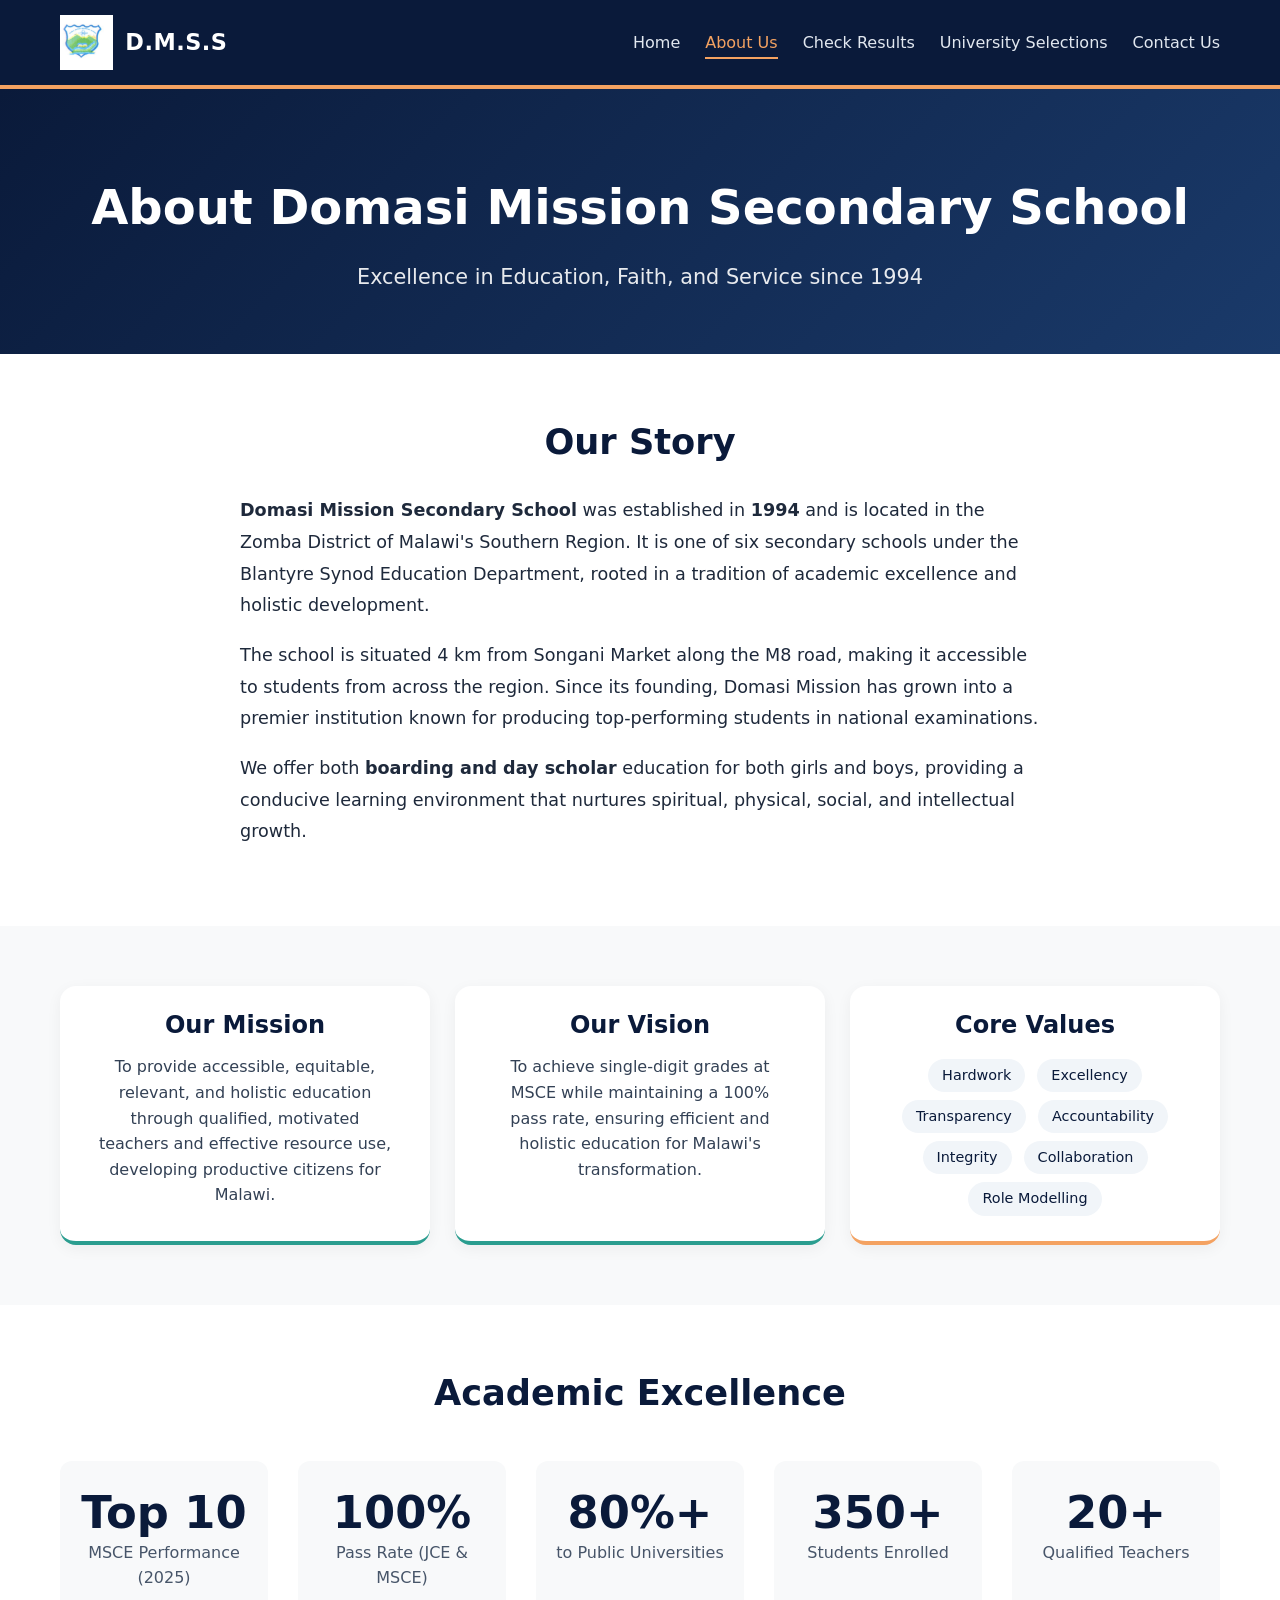
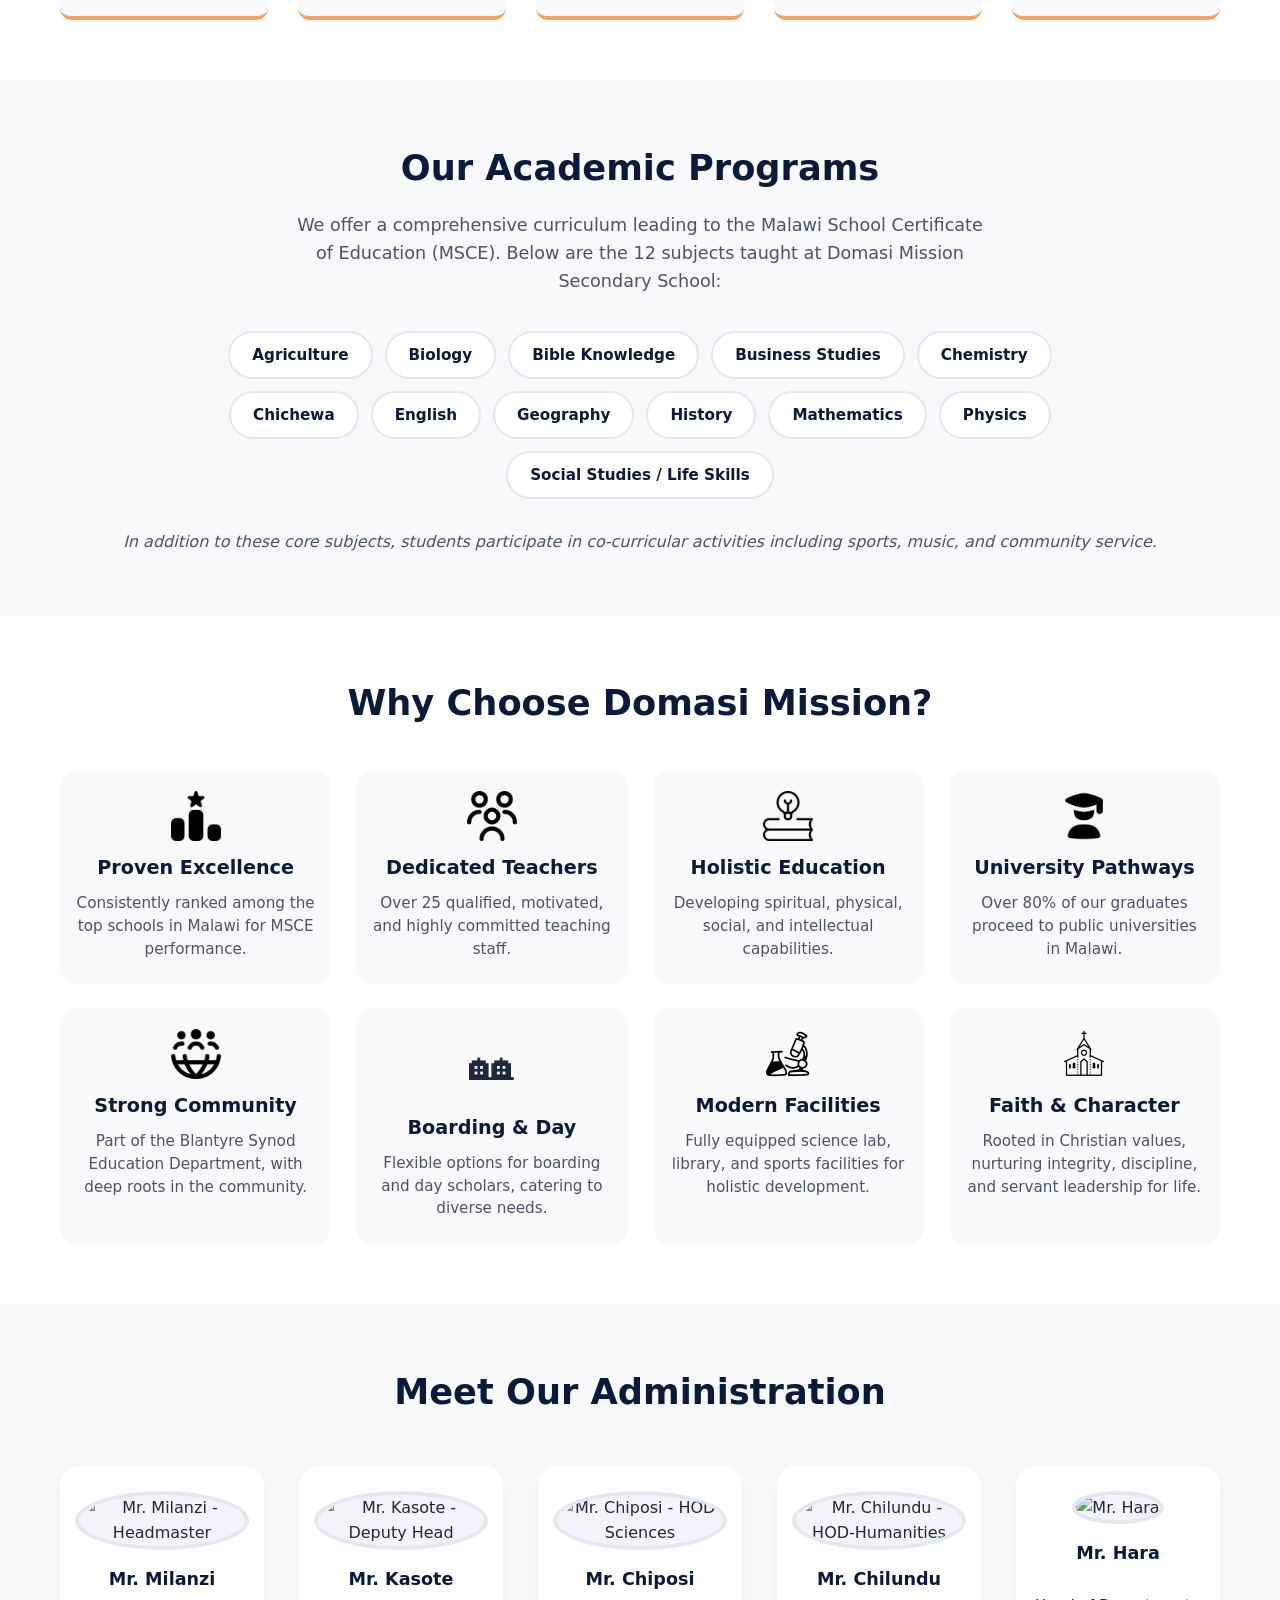
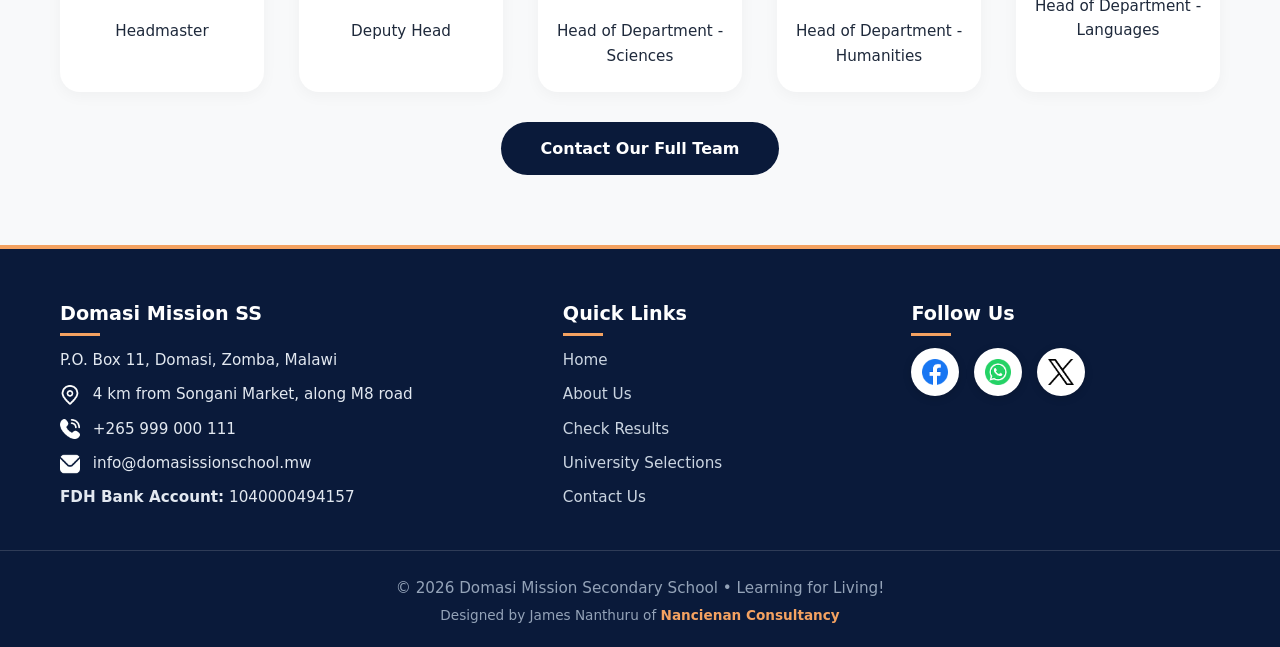
==== about.html @ ee6f0285 "edited the footer to include my linkedin page" ====
<!DOCTYPE html>
<html lang="en">
<head>
    <meta charset="UTF-8" />
    <meta name="viewport" content="width=device-width, initial-scale=1.0" />
    <meta name="description" content="Learn about Domasi Mission Secondary School – our history, mission, vision, academic excellence, and the subjects we offer." />
    <meta name="author" content="James Nanthuru" />
    <link rel="stylesheet" href="styles/styles.css" />
    <title>About Us | Domasi Mission Secondary School</title>
</head>

<body>
    <!-- ===== HEADER ===== -->
    <header>
        <div class="container header-flex">
            <div class="logo">
                <img src="images/logo.jpg" alt="Domasi Mission Secondary School Logo" />
                <span class="school-name">D.M.S.S</span>
            </div>
            <nav>
                <ul class="navigation">
                    <li><a href="index.html">Home</a></li>
                    <li><a href="about.html" class="active">About Us</a></li>
                    <li><a href="results.html">Check Results</a></li>
                    <li><a href="university.html">University Selections</a></li>
                    <li><a href="contact.html">Contact Us</a></li>
                </ul>
            </nav>
        </div>
    </header>

    <!-- ===== MAIN CONTENT ===== -->
    <main>
        <!-- 1. HERO BANNER (About Page) -->
        <section class="about-hero">
            <div class="container">
                <h1>About Domasi Mission Secondary School</h1>
                <p>Excellence in Education, Faith, and Service since 1994</p>
            </div>
        </section>

        <!-- 2. OUR STORY -->
        <section class="our-story">
            <div class="container">
                <h2>Our Story</h2>
                <div class="story-content">
                    <p>
                        <strong>Domasi Mission Secondary School</strong> was established in <strong>1994</strong> and is located in the Zomba District of Malawi's Southern Region. It is one of six secondary schools under the Blantyre Synod Education Department, rooted in a tradition of academic excellence and holistic development.
                    </p>
                    <p>
                        The school is situated 4 km from Songani Market along the M8 road, making it accessible to students from across the region. Since its founding, Domasi Mission has grown into a premier institution known for producing top-performing students in national examinations.
                    </p>
                    <p>
                        We offer both <strong>boarding and day scholar</strong> education for both girls and boys, providing a conducive learning environment that nurtures spiritual, physical, social, and intellectual growth.
                    </p>
                </div>
            </div>
        </section>

        <!-- 3. MISSION, VISION, VALUES -->
        <section class="mission-vision-values">
            <div class="container">
                <div class="mv-grid">
                    <div class="mv-card">
                        <h3>Our Mission</h3>
                        <p>
                            To provide accessible, equitable, relevant, and holistic education through qualified, motivated teachers and effective resource use, developing productive citizens for Malawi.
                        </p>
                    </div>
                    <div class="mv-card">
                        <h3>Our Vision</h3>
                        <p>
                            To achieve single‑digit grades at MSCE while maintaining a 100% pass rate, ensuring efficient and holistic education for Malawi's transformation.
                        </p>
                    </div>
                    <div class="mv-card values-card">
                        <h3>Core Values</h3>
                        <ul>
                            <li>Hardwork</li>
                            <li>Excellency</li>
                            <li>Transparency</li>
                            <li>Accountability</li>
                            <li>Integrity</li>
                            <li>Collaboration</li>
                            <li>Role Modelling</li>
                        </ul>
                    </div>
                </div>
            </div>
        </section>

        <!-- 4. ACADEMIC EXCELLENCE & STATS -->
        <section class="academic-excellence">
            <div class="container">
                <h2>Academic Excellence</h2>
                <div class="excellence-grid">
                    <div class="excellence-item">
                        <span class="excellence-number">Top 10</span>
                        <span class="excellence-label">MSCE Performance (2025)</span>
                    </div>
                    <div class="excellence-item">
                        <span class="excellence-number">100%</span>
                        <span class="excellence-label">Pass Rate (JCE & MSCE)</span>
                    </div>
                    <div class="excellence-item">
                        <span class="excellence-number">80%+</span>
                        <span class="excellence-label">to Public Universities</span>
                    </div>
                    <div class="excellence-item">
                        <span class="excellence-number">350+</span>
                        <span class="excellence-label">Students Enrolled</span>
                    </div>
                    <div class="excellence-item">
                        <span class="excellence-number">20+</span>
                        <span class="excellence-label">Qualified Teachers</span>
                    </div>
                </div>
            </div>
        </section>

        <!-- 5. ACADEMIC PROGRAMS (Subjects) -->
        <section class="subjects">
            <div class="container">
                <h2>Our Academic Programs</h2>
                <p class="subjects-intro">
                    We offer a comprehensive curriculum leading to the Malawi School Certificate of Education (MSCE). Below are the 12 subjects taught at Domasi Mission Secondary School:
                </p>
                <div class="subjects-grid">
                    <span class="subject-tag">Agriculture</span>
                    <span class="subject-tag">Biology </span>
                    <span class="subject-tag">Bible Knowledge </span>
                    <span class="subject-tag">Business Studies </span>
                    <span class="subject-tag">Chemistry </span>
                    <span class="subject-tag">Chichewa </span>
                    <span class="subject-tag">English </span>
                    <span class="subject-tag">Geography </span>
                    <span class="subject-tag">History </span>
                    <span class="subject-tag">Mathematics </span>
                    <span class="subject-tag">Physics </span>
                    <span class="subject-tag">Social Studies / Life Skills</span>
                </div>
                <p class="subjects-note">
                    In addition to these core subjects, students participate in co‑curricular activities including sports, music, and community service.
                </p>
            </div>
        </section>

<!-- 6. WHY CHOOSE US? -->
<section class="why-choose">
    <div class="container">
        <h2>Why Choose Domasi Mission?</h2>
        <div class="why-grid">
            <!-- 1. Proven Excellence -->
            <div class="why-item">
                <img src="images/excellence.png" alt="Excellence" class="why-icon-img" />
                <h3>Proven Excellence</h3>
                <p>Consistently ranked among the top schools in Malawi for MSCE performance.</p>
            </div>
            
            <!-- 2. Dedicated Teachers -->
            <div class="why-item">
                <img src="images/teachers.png" alt="Dedicated Teachers" class="why-icon-img" />
                <h3>Dedicated Teachers</h3>
                <p>Over 25 qualified, motivated, and highly committed teaching staff.</p>
            </div>
            
            <!-- 3. Holistic Education -->
            <div class="why-item">
                <img src="images/education.png" alt="Holistic Education" class="why-icon-img" />
                <h3>Holistic Education</h3>
                <p>Developing spiritual, physical, social, and intellectual capabilities.</p>
            </div>
            
            <!-- 4. University Pathways -->
            <div class="why-item">
                <img src="images/university.png" alt="University Pathways" class="why-icon-img" />
                <h3>University Pathways</h3>
                <p>Over 80% of our graduates proceed to public universities in Malawi.</p>
            </div>
            
            <!-- 5. Strong Community -->
            <div class="why-item">
                <img src="images/community.png" alt="Strong Community" class="why-icon-img" />
                <h3>Strong Community</h3>
                <p>Part of the Blantyre Synod Education Department, with deep roots in the community.</p>
            </div>
            
            <!-- 6. Boarding & Day -->
            <div class="why-item">
                <span class="why-icon">🏘</span>
                <h3>Boarding & Day</h3>
                <p>Flexible options for boarding and day scholars, catering to diverse needs.</p>
            </div>
            
            <!-- 7. Modern Facilities (NEW) -->
            <div class="why-item">
                <img src="images/lab.png" alt="Modern Facilities" class="why-icon-img" />
                <h3>Modern Facilities</h3>
                <p>Fully equipped science lab, library, and sports facilities for holistic development.</p>
            </div>
            
            <!-- 8. Faith & Character (NEW) -->
            <div class="why-item">
                <img src="images/church.png" alt="Faith & Character" class="why-icon-img" />
                <h3>Faith & Character</h3>
                <p>Rooted in Christian values, nurturing integrity, discipline, and servant leadership for life.</p>
            </div>
        </div>
    </div>
</section>

        <!-- 7. MEET OUR ADMINISTRATION (Brief) -->
        <section class="team-section about-team">
            <div class="container">
                <h2>Meet Our Administration</h2>
                <div class="staff">
<figure>
                        <img src="images/mathew.jpg" alt="Mr. Milanzi - Headmaster" />
                        <figcaption><strong>Mr. Milanzi</strong><br />Headmaster</figcaption>
                    </figure>
                    <figure>
                        <img src="images/avatar-placeholder.png" alt="Mr. Kasote - Deputy Head" />
                        <figcaption><strong>Mr. Kasote</strong><br />Deputy Head</figcaption>
                    </figure>
                    <figure>
                        <img src="images/avatar-placeholder.png" alt="Mr. Chiposi - HOD-Sciences" />
                        <figcaption><strong>Mr. Chiposi</strong><br />Head of Department - Sciences</figcaption>
                    </figure>
                    <figure>
                        <img src="images/avatar-placeholder.png" alt="Mr. Chilundu - HOD-Humanities" />
                        <figcaption><strong>Mr. Chilundu </strong><br />Head of Department - Humanities</figcaption>
                    </figure>
                    <figure>
                        <img src="images/avatar-placeholder.png" alt="Mr. Hara" />
                        <figcaption><strong>Mr. Hara</strong><br />Head of Department - Languages</figcaption>
                    </figure>
                </div>
                <p class="team-cta">
                    <a href="contact.html" class="btn btn-primary">Contact Our Full Team</a>
                </p>
            </div>
        </section>
    </main>

    <!-- ===== FOOTER ===== -->
<footer>
    <div class="container footer-grid">
        <div class="footer-col">
            <h4>Domasi Mission SS</h4>
            <p>P.O. Box 11, Domasi, Zomba, Malawi</p>
            <p><img src="images/location.png" alt="Location" class="footer-icon" /> 4 km from Songani Market, along M8 road</p>
            <p><img src="images/call.png" alt="Phone" class="footer-icon" /> +265 999 000 111</p>
            <p><img src="images/email.png" alt="Email" class="footer-icon" /> info@domasissionschool.mw</p>
            <p><strong>FDH Bank Account:</strong> 1040000494157</p>
        </div>
        <div class="footer-col">
            <h4>Quick Links</h4>
            <ul>
                <li><a href="index.html">Home</a></li>
                <li><a href="about.html">About Us</a></li>
                <li><a href="results.html">Check Results</a></li>
                <li><a href="university.html">University Selections</a></li>
                <li><a href="contact.html">Contact Us</a></li>
            </ul>
        </div>
        <div class="footer-col">
            <h4>Follow Us</h4>
            <div class="social-icons">
                <a href="https://facebook.com" target="_blank"><img src="images/facebook.png" alt="Facebook" /></a>
                <a href="https://web.whatsapp.com" target="_blank"><img src="images/whatsapp.png" alt="WhatsApp" /></a>
                <a href="https://x.com" target="_blank"><img src="images/x-bw.png" alt="X (Twitter)" /></a>
            </div>
        </div>
    </div>

    <!-- ===== NEW COPYRIGHT SECTION ===== -->
    <hr class="footer-divider" />

    <div class="container footer-bottom">
        <p class="footer-copy">
            &copy; 2026 Domasi Mission Secondary School &bull; Learning for Living!
        </p>
        <p class="footer-designed">
            Designed by <a href="https://www.linkedin.com/in/james-nanthuru-34a777254/">James Nanthuru</a> of <strong>Nancienan Consultancy</strong>
        </p>
    </div>
</footer>
---- styles/styles.css ----
/* ===== RESET & BASE ===== */
* {
    margin: 0;
    padding: 0;
    box-sizing: border-box;
}

body {
    font-family: 'Segoe UI', Roboto, system-ui, -apple-system, sans-serif;
    background-color: #ffffff;
    color: #1e293b;
    line-height: 1.6;
}

.container {
    max-width: 1200px;
    margin: 0 auto;
    padding: 0 20px;
}

a {
    text-decoration: none;
    color: inherit;
}

/* ===== HEADER ===== */
header {
    background-color: #0a1a3a;
    padding: 15px 0;
    border-bottom: 4px solid #f4a261;
}

.header-flex {
    display: flex;
    justify-content: space-between;
    align-items: center;
    flex-wrap: wrap;
}

.logo {
    display: flex;
    align-items: center;
    gap: 12px;
}

.logo img {
    height: 55px;
    width: auto;
}

.school-name {
    color: #ffffff;
    font-size: 1.4rem;
    font-weight: 700;
    letter-spacing: 0.5px;
}

.navigation {
    list-style: none;
    display: flex;
    gap: 25px;
}

.navigation li a {
    color: #e2e8f0;
    font-weight: 500;
    padding: 5px 0;
    border-bottom: 2px solid transparent;
    transition: 0.3s;
}

.navigation li a:hover,
.navigation li a.active {
    color: #f4a261;
    border-bottom-color: #f4a261;
}

/* ===== HERO ===== */
.hero {
    background: linear-gradient(135deg, #0a1a3a 0%, #1a3a6a 100%);
    color: #fff;
    padding: 100px 0 80px;
    text-align: center;
    position: relative;
}

.hero::after {
    content: '';
    position: absolute;
    bottom: 0;
    left: 0;
    right: 0;
    height: 80px;
    background: url("data:image/svg+xml,%3Csvg xmlns='http://www.w3.org/2000/svg' viewBox='0 0 1200 120' preserveAspectRatio='none'%3E%3Cpath d='M0,0 C300,80 900,80 1200,0 L1200,120 L0,120Z' fill='%23ffffff'/%3E%3C/svg%3E") no-repeat bottom;
    background-size: 100% 100%;
}

.hero-content {
    position: relative;
    z-index: 2;
}

.hero h1 {
    font-size: 3rem;
    margin-bottom: 15px;
    letter-spacing: -0.5px;
}

.hero p {
    font-size: 1.3rem;
    margin-bottom: 30px;
    opacity: 0.9;
}

.btn {
    display: inline-block;
    padding: 14px 40px;
    border-radius: 50px;
    font-weight: 600;
    transition: 0.3s;
    border: none;
    cursor: pointer;
}

.btn-primary {
    background-color: #f4a261;
    color: #0a1a3a;
}

.btn-primary:hover {
    background-color: #e9c46a;
    transform: translateY(-3px);
    box-shadow: 0 8px 25px rgba(244, 162, 97, 0.4);
}

.btn-secondary {
    background-color: transparent;
    color: #0a1a3a;
    border: 2px solid #0a1a3a;
}

.btn-secondary:hover {
    background-color: #0a1a3a;
    color: #fff;
}

/* ===== STATS ===== */
.stats {
    background-color: #f8f9fa;
    padding: 50px 0;
}

.stats-grid {
    display: grid;
    grid-template-columns: repeat(auto-fit, minmax(200px, 1fr));
    gap: 30px;
    text-align: center;
}

.stat-item {
    background: #fff;
    border-radius: 12px;
    padding: 25px 15px;
    box-shadow: 0 4px 12px rgba(0,0,0,0.05);
    border-bottom: 4px solid #2a9d8f;
}

.stat-number {
    display: block;
    font-size: 2.8rem;
    font-weight: 800;
    color: #0a1a3a;
    line-height: 1.2;
}

.stat-label {
    font-size: 1rem;
    color: #475569;
    font-weight: 500;
}

/* ===== ABOUT TEASER (Homepage) - UPDATED WITH HOVER ===== */
.about-teaser {
    padding: 70px 0;
}

.about-grid {
    display: grid;
    grid-template-columns: 1fr 1.5fr;
    gap: 50px;
    align-items: start;
}

.about-text h2 {
    font-size: 2.2rem;
    color: #0a1a3a;
    margin-bottom: 20px;
}

.about-text p {
    margin-bottom: 20px;
    color: #334155;
}

.mission-vision {
    display: flex;
    flex-direction: column;
    gap: 20px;
}

.mv-box {
    background: #f8f9fa;
    padding: 20px 25px;
    border-radius: 12px;
    border-left: 6px solid #2a9d8f;
    transition: all 0.3s ease;
}

.mv-box:hover {
    transform: translateY(-5px);
    box-shadow: 0 8px 25px rgba(0, 0, 0, 0.08);
    border-left-color: #f4a261;
}

.mv-box h3 {
    color: #0a1a3a;
    font-size: 1.2rem;
    margin-bottom: 8px;
}

.mv-box.values {
    border-left-color: #f4a261;
}

.mv-box.values:hover {
    border-left-color: #2a9d8f;
}

.mv-box.values p {
    font-weight: 500;
    color: #1e293b;
}

/* ===== NEWS ===== */
.news {
    background-color: #f8f9fa;
    padding: 60px 0;
}

.news h2 {
    text-align: center;
    font-size: 2.2rem;
    color: #0a1a3a;
    margin-bottom: 40px;
}

.news-grid {
    display: grid;
    grid-template-columns: repeat(auto-fit, minmax(250px, 1fr));
    gap: 25px;
}

.news-card {
    background: #fff;
    padding: 25px;
    border-radius: 12px;
    box-shadow: 0 4px 10px rgba(0,0,0,0.04);
    transition: 0.3s;
    border-top: 4px solid #2a9d8f;
}

.news-card:hover {
    transform: translateY(-5px);
    box-shadow: 0 12px 30px rgba(0,0,0,0.08);
}

.news-date {
    display: inline-block;
    background: #0a1a3a;
    color: #fff;
    padding: 4px 14px;
    border-radius: 30px;
    font-size: 0.8rem;
    font-weight: 600;
    letter-spacing: 0.5px;
    margin-bottom: 12px;
}

.news-card h3 {
    color: #0a1a3a;
    font-size: 1.2rem;
    margin-bottom: 8px;
}

.news-card p {
    color: #475569;
    font-size: 0.95rem;
}

/* ===== QUICK LINKS ===== */
.quick-links {
    padding: 60px 0;
}

.quick-links h2 {
    text-align: center;
    font-size: 2.2rem;
    color: #0a1a3a;
    margin-bottom: 40px;
}

.links-grid {
    display: grid;
    grid-template-columns: repeat(auto-fit, minmax(200px, 1fr));
    gap: 30px;
}

.link-card {
    background: #f8f9fa;
    padding: 30px 20px;
    border-radius: 16px;
    text-align: center;
    transition: all 0.3s ease;
    border: 1px solid #e2e8f0;
}

.link-card:hover {
    background: #0a1a3a;
    color: #fff;
    transform: scale(1.03);
    border-color: #0a1a3a;
}

.link-card:hover h3,
.link-card:hover p {
    color: #ffffff;
}

/* --- Custom PNG Icons in Quick Actions --- */
.action-icon {
    width: 56px;
    height: 56px;
    object-fit: contain;
    display: block;
    margin: 0 auto 15px;
    transition: all 0.3s ease;
    filter: none;
    border-radius: 12px;
}

.link-card:hover .action-icon {
    transform: scale(1.1) rotate(-10deg);
    filter: brightness(0) invert(1);
    box-shadow: 0 8px 20px rgba(255, 255, 255, 0.2);
}

.link-card h3 {
    font-size: 1.3rem;
    margin-bottom: 8px;
}

.link-card p {
    font-size: 0.95rem;
    opacity: 0.8;
}

/* ===== FOOTER - UPDATED WITH BOTTOM SECTION ===== */
footer {
    background-color: #0a1a3a;
    color: #e2e8f0;
    padding: 50px 0 20px;
    border-top: 4px solid #f4a261;
}

.footer-grid {
    display: grid;
    grid-template-columns: 1.5fr 1fr 1fr;
    gap: 40px;
    padding-bottom: 20px;
}

.footer-col h4 {
    color: #fff;
    font-size: 1.2rem;
    margin-bottom: 18px;
    position: relative;
}

.footer-col h4::after {
    content: '';
    position: absolute;
    left: 0;
    bottom: -6px;
    width: 40px;
    height: 3px;
    background: #f4a261;
}

.footer-col p,
.footer-col li {
    margin-bottom: 10px;
    font-size: 0.95rem;
}

.footer-col ul {
    list-style: none;
}

.footer-col ul li a {
    color: #cbd5e1;
    transition: 0.3s;
}

.footer-col ul li a:hover {
    color: #f4a261;
    padding-left: 5px;
}

/* --- SOCIAL ICONS --- */
.social-icons {
    display: flex;
    gap: 15px;
    margin-top: 10px;
    flex-wrap: wrap;
}

.social-icons a {
    display: inline-flex;
    align-items: center;
    justify-content: center;
    width: 48px;
    height: 48px;
    background-color: #ffffff;
    border-radius: 50%;
    transition: all 0.3s ease;
    box-shadow: 0 2px 8px rgba(0, 0, 0, 0.15);
    text-decoration: none;
}

.social-icons a:hover {
    background-color: #f4a261;
    transform: translateY(-4px);
    box-shadow: 0 6px 18px rgba(244, 162, 97, 0.4);
}

.social-icons img {
    width: 26px;
    height: 26px;
    display: block;
    filter: none;
}

/* --- FOOTER DIVIDER --- */
.footer-divider {
    border: none;
    border-top: 1px solid rgba(255, 255, 255, 0.15);
    margin: 10px 0 20px;
}

/* --- FOOTER BOTTOM SECTION --- */
.footer-bottom {
    display: flex;
    flex-direction: column;
    align-items: center;
    justify-content: center;
    text-align: center;
    gap: 5px;
    padding-top: 5px;
}

.footer-copy {
    font-size: 0.95rem;
    color: #94a3b8;
    margin: 0;
}

.footer-designed {
    font-size: 0.85rem;
    color: #94a3b8;
    margin: 0;
}

.footer-designed strong {
    color: #f4a261;
    font-weight: 600;
}

/* --- FOOTER ICONS --- */
.footer-icon {
    width: 20px;
    height: 20px;
    object-fit: contain;
    margin-right: 8px;
    vertical-align: middle;
    display: inline-block;
    filter: brightness(0) invert(1);
}

.footer-col p:hover .footer-icon {
    filter: brightness(0) invert(0.7) sepia(1) hue-rotate(330deg) saturate(3);
}

/* ===== RESPONSIVE ===== */
@media (max-width: 900px) {
    .about-grid {
        grid-template-columns: 1fr;
        gap: 30px;
    }
    .footer-grid {
        grid-template-columns: 1fr 1fr;
    }
    .hero h1 {
        font-size: 2.2rem;
    }
}

@media (max-width: 700px) {
    .header-flex {
        flex-direction: column;
        gap: 15px;
    }
    .navigation {
        flex-wrap: wrap;
        justify-content: center;
        gap: 12px 20px;
    }
    .stats-grid {
        grid-template-columns: 1fr 1fr;
    }
    .footer-grid {
        grid-template-columns: 1fr;
        gap: 30px;
        text-align: center;
    }
    .footer-col h4::after {
        left: 50%;
        transform: translateX(-50%);
    }
    .social-icons {
        justify-content: center;
    }
    .hero {
        padding: 60px 0 50px;
    }
    .hero h1 {
        font-size: 1.8rem;
    }
    .news-grid {
        grid-template-columns: 1fr;
    }
}

@media (max-width: 480px) {
    .stats-grid {
        grid-template-columns: 1fr;
    }
    .links-grid {
        grid-template-columns: 1fr;
    }
}

/* ======================================== */
/* ===== CONTACT PAGE SPECIFIC STYLES ===== */
/* ======================================== */

.company-info {
    background: #f8f9fa;
    padding: 60px 0 40px;
    text-align: center;
    border-bottom: 1px solid #e2e8f0;
}

.company-info h1 {
    font-size: 2.8rem;
    color: #0a1a3a;
    margin-bottom: 20px;
    letter-spacing: -0.5px;
}

.company-info address {
    font-style: normal;
    font-size: 1.15rem;
    line-height: 1.9;
    color: #1e293b;
}

.company-info address a {
    color: #2a9d8f;
    font-weight: 500;
    text-decoration: underline;
}

.company-info address a:hover {
    color: #f4a261;
}

.contact-two-column {
    display: grid;
    grid-template-columns: 1fr 1fr;
    gap: 50px;
    padding: 60px 0;
    align-items: start;
}

.contact-two-column h2 {
    font-size: 1.8rem;
    color: #0a1a3a;
    margin-bottom: 20px;
    border-left: 6px solid #f4a261;
    padding-left: 15px;
}

.contact-map iframe {
    width: 100%;
    height: 400px;
    border: 0;
    border-radius: 16px;
    box-shadow: 0 8px 25px rgba(0, 0, 0, 0.08);
}

.contact-form label {
    display: block;
    font-weight: 600;
    color: #0a1a3a;
    margin-top: 18px;
    margin-bottom: 4px;
}

.contact-form input[type="text"],
.contact-form input[type="email"],
.contact-form textarea {
    width: 100%;
    padding: 12px 16px;
    border: 2px solid #e2e8f0;
    border-radius: 10px;
    font-size: 1rem;
    transition: 0.3s;
    background: #fff;
    font-family: inherit;
}

.contact-form input:focus,
.contact-form textarea:focus {
    outline: none;
    border-color: #2a9d8f;
    box-shadow: 0 0 0 4px rgba(42, 157, 143, 0.15);
}

.contact-form fieldset {
    border: 2px solid #e2e8f0;
    border-radius: 12px;
    padding: 18px 22px;
    margin-top: 20px;
}

.contact-form legend {
    font-weight: 700;
    color: #0a1a3a;
    padding: 0 8px;
}

.contact-form fieldset label {
    display: inline-block;
    font-weight: 400;
    margin-right: 20px;
    margin-top: 8px;
    cursor: pointer;
}

.contact-form fieldset input[type="radio"] {
    margin-right: 6px;
    accent-color: #2a9d8f;
    transform: scale(1.1);
}

.checkbox-label {
    display: flex !important;
    align-items: center;
    gap: 10px;
    font-weight: 400 !important;
    margin-top: 18px;
    cursor: pointer;
}

.checkbox-label input[type="checkbox"] {
    width: 20px;
    height: 20px;
    accent-color: #2a9d8f;
    cursor: pointer;
}

.submit-btn {
    margin-top: 25px;
    width: 100%;
    padding: 16px;
    font-size: 1.2rem;
    cursor: pointer;
    background-color: #0a1a3a;
    color: #fff;
    border: none;
    border-radius: 50px;
    font-weight: 700;
    transition: 0.3s;
    letter-spacing: 0.5px;
}

.submit-btn:hover {
    background-color: #f4a261;
    color: #0a1a3a;
    transform: translateY(-3px);
    box-shadow: 0 8px 25px rgba(244, 162, 97, 0.4);
}

.team-section {
    background: #f8f9fa;
    padding: 60px 0 70px;
}

.team-section h2 {
    text-align: center;
    font-size: 2.2rem;
    color: #0a1a3a;
    margin-bottom: 45px;
}

.staff {
    display: grid;
    grid-template-columns: repeat(auto-fit, minmax(170px, 1fr));
    gap: 35px;
    text-align: center;
}

.staff figure {
    background: #fff;
    border-radius: 20px;
    padding: 25px 15px 20px;
    box-shadow: 0 4px 15px rgba(0, 0, 0, 0.04);
    transition: 0.3s;
    border-bottom: 4px solid transparent;
}

.staff figure:hover {
    transform: translateY(-8px);
    box-shadow: 0 12px 35px rgba(0, 0, 0, 0.08);
    border-bottom-color: #f4a261;
}

.staff figure img {
    width: 140px;
    height: 140px;
    object-fit: cover;
    border-radius: 50%;
    border: 4px solid #e2e8f0;
    margin-bottom: 15px;
    background: #f1f5f9;
    transition: 0.3s;
}

.staff figure:hover img {
    border-color: #2a9d8f;
}

.staff figcaption {
    font-size: 0.95rem;
    line-height: 1.6;
    color: #1e293b;
}

.staff figcaption strong {
    display: block;
    font-size: 1.1rem;
    color: #0a1a3a;
    margin-bottom: 2px;
}

@media (max-width: 900px) {
    .contact-two-column {
        grid-template-columns: 1fr;
        gap: 40px;
    }
    .contact-map iframe {
        height: 300px;
    }
    .staff {
        grid-template-columns: repeat(auto-fit, minmax(150px, 1fr));
    }
    .staff figure img {
        width: 110px;
        height: 110px;
    }
}

@media (max-width: 600px) {
    .company-info h1 {
        font-size: 2.2rem;
    }
    .company-info address {
        font-size: 1rem;
    }
    .contact-form fieldset label {
        display: block;
        margin-right: 0;
    }
    .staff {
        grid-template-columns: 1fr 1fr;
        gap: 20px;
    }
    .staff figure {
        padding: 15px 10px;
    }
    .staff figure img {
        width: 90px;
        height: 90px;
    }
}

@media (max-width: 420px) {
    .staff {
        grid-template-columns: 1fr;
        max-width: 250px;
        margin: 0 auto;
    }
}

/* ======================================== */
/* ===== ABOUT PAGE SPECIFIC STYLES ===== */
/* ======================================== */

.about-hero {
    background: linear-gradient(135deg, #0a1a3a 0%, #1a3a6a 100%);
    color: #fff;
    padding: 80px 0 60px;
    text-align: center;
}

.about-hero h1 {
    font-size: 3rem;
    margin-bottom: 15px;
}

.about-hero p {
    font-size: 1.3rem;
    opacity: 0.9;
}

.our-story {
    padding: 60px 0;
    background: #fff;
}

.our-story h2 {
    font-size: 2.2rem;
    color: #0a1a3a;
    margin-bottom: 25px;
    text-align: center;
}

.story-content {
    max-width: 800px;
    margin: 0 auto;
    font-size: 1.1rem;
    line-height: 1.8;
    color: #1e293b;
}

.story-content p {
    margin-bottom: 18px;
}

.mission-vision-values {
    background: #f8f9fa;
    padding: 60px 0;
}

.mv-grid {
    display: grid;
    grid-template-columns: repeat(auto-fit, minmax(280px, 1fr));
    gap: 25px;
}

.mv-card {
    background: #fff;
    padding: 20px 20px 25px;
    border-radius: 16px;
    box-shadow: 0 4px 15px rgba(0, 0, 0, 0.05);
    border-bottom: 4px solid #2a9d8f;
    display: flex;
    flex-direction: column;
    align-items: center;
    text-align: center;
    transition: all 0.3s ease;
}

.mv-card:hover {
    transform: translateY(-5px);
    box-shadow: 0 8px 25px rgba(0, 0, 0, 0.1);
    border-bottom-color: #f4a261;
}

.mv-card h3 {
    color: #0a1a3a;
    font-size: 1.5rem;
    margin-bottom: 10px;
    text-align: center;
}

.mv-card p {
    color: #334155;
    line-height: 1.6;
    margin-bottom: 0;
    max-width: 90%;
}

.values-card {
    border-bottom-color: #f4a261;
}

.values-card:hover {
    border-bottom-color: #2a9d8f;
}

.values-card ul {
    list-style: none;
    padding: 0;
    display: flex;
    flex-wrap: wrap;
    justify-content: center;
    gap: 8px 12px;
    margin: 5px 0 0;
}

.values-card ul li {
    background: #f1f5f9;
    padding: 5px 14px;
    border-radius: 30px;
    font-weight: 500;
    color: #0a1a3a;
    font-size: 0.9rem;
}

.academic-excellence {
    padding: 60px 0;
    background: #fff;
}

.academic-excellence h2 {
    text-align: center;
    font-size: 2.2rem;
    color: #0a1a3a;
    margin-bottom: 40px;
}

.excellence-grid {
    display: grid;
    grid-template-columns: repeat(auto-fit, minmax(160px, 1fr));
    gap: 30px;
    text-align: center;
}

.excellence-item {
    background: #f8f9fa;
    padding: 25px 15px;
    border-radius: 12px;
    border-bottom: 4px solid #f4a261;
}

.excellence-number {
    display: block;
    font-size: 2.8rem;
    font-weight: 800;
    color: #0a1a3a;
    line-height: 1.2;
}

.excellence-label {
    font-size: 1rem;
    color: #475569;
    font-weight: 500;
}

.subjects {
    background: #f8f9fa;
    padding: 60px 0;
}

.subjects h2 {
    text-align: center;
    font-size: 2.2rem;
    color: #0a1a3a;
    margin-bottom: 15px;
}

.subjects-intro {
    text-align: center;
    max-width: 700px;
    margin: 0 auto 35px;
    font-size: 1.1rem;
    color: #475569;
}

.subjects-grid {
    display: flex;
    flex-wrap: wrap;
    justify-content: center;
    gap: 12px;
    max-width: 900px;
    margin: 0 auto;
}

.subject-tag {
    background: #fff;
    color: #0a1a3a;
    padding: 10px 22px;
    border-radius: 50px;
    font-weight: 600;
    font-size: 0.95rem;
    border: 2px solid #e2e8f0;
    transition: 0.3s;
}

.subject-tag:hover {
    background: #0a1a3a;
    color: #fff;
    border-color: #0a1a3a;
    transform: scale(1.05);
}

.subjects-note {
    text-align: center;
    margin-top: 30px;
    font-style: italic;
    color: #475569;
}

.why-choose {
    padding: 60px 0;
    background: #fff;
}

.why-choose h2 {
    text-align: center;
    font-size: 2.2rem;
    color: #0a1a3a;
    margin-bottom: 40px;
}

.why-grid {
    display: grid;
    grid-template-columns: repeat(auto-fit, minmax(250px, 1fr));
    gap: 25px;
}

.why-item {
    text-align: center;
    padding: 20px 15px;
    background: #f8f9fa;
    border-radius: 16px;
    transition: 0.3s;
    border-bottom: 4px solid transparent;
}

.why-item:hover {
    transform: translateY(-5px);
    box-shadow: 0 8px 25px rgba(0,0,0,0.06);
    border-bottom-color: #2a9d8f;
}

.why-icon {
    font-size: 2.8rem;
    display: block;
    margin-bottom: 12px;
}

.why-icon-img {
    width: 50px;
    height: 50px;
    object-fit: contain;
    display: block;
    margin: 0 auto 12px;
}

.why-item h3 {
    color: #0a1a3a;
    font-size: 1.2rem;
    margin-bottom: 8px;
}

.why-item p {
    color: #475569;
    font-size: 0.95rem;
    line-height: 1.5;
    margin-bottom: 0;
}

.about-team {
    background: #f8f9fa;
}

.about-team .team-cta {
    text-align: center;
    margin-top: 30px;
}

.team-cta .btn {
    background-color: #0a1a3a;
    color: #fff;
}

.team-cta .btn:hover {
    background-color: #f4a261;
    color: #0a1a3a;
}

.contact-icon {
    width: 20px;
    height: 20px;
    object-fit: contain;
    margin-right: 8px;
    vertical-align: middle;
    display: inline-block;
}

@media (max-width: 700px) {
    .about-hero h1 {
        font-size: 2.2rem;
    }
    .about-hero p {
        font-size: 1rem;
    }
    .mv-grid {
        grid-template-columns: 1fr;
    }
    .excellence-grid {
        grid-template-columns: 1fr 1fr;
    }
    .subjects-grid {
        gap: 10px;
    }
    .subject-tag {
        font-size: 0.85rem;
        padding: 8px 16px;
    }
    .why-grid {
        grid-template-columns: 1fr 1fr;
    }
}

@media (max-width: 480px) {
    .excellence-grid {
        grid-template-columns: 1fr;
    }
    .why-grid {
        grid-template-columns: 1fr;
    }
}

/* ======================================== */
/* ===== RESULTS PAGE SPECIFIC STYLES ===== */
/* ======================================== */

.results-hero {
    background: linear-gradient(135deg, #0a1a3a 0%, #1a3a6a 100%);
    color: #fff;
    padding: 60px 0 40px;
    text-align: center;
}

.results-hero h1 {
    font-size: 2.8rem;
    margin-bottom: 10px;
}

.results-hero p {
    font-size: 1.2rem;
    opacity: 0.9;
}

.result-search-section {
    padding: 60px 0 40px;
    background: #f8f9fa;
}

.search-box {
    max-width: 600px;
    margin: 0 auto;
    background: #fff;
    padding: 35px 30px;
    border-radius: 16px;
    box-shadow: 0 4px 20px rgba(0,0,0,0.06);
}

.search-box label {
    display: block;
    font-weight: 700;
    font-size: 1.1rem;
    color: #0a1a3a;
    margin-bottom: 8px;
}

.search-input-group {
    display: flex;
    gap: 12px;
}

.search-input-group input {
    flex: 1;
    padding: 14px 18px;
    border: 2px solid #e2e8f0;
    border-radius: 12px;
    font-size: 1rem;
    transition: 0.3s;
    font-family: inherit;
}

.search-input-group input[type="password"] {
    letter-spacing: 2px;
}

.search-input-group input:focus {
    outline: none;
    border-color: #2a9d8f;
    box-shadow: 0 0 0 4px rgba(42, 157, 143, 0.15);
}

.search-input-group button {
    padding: 14px 32px;
    background-color: #0a1a3a;
    color: #fff;
    border: none;
    border-radius: 12px;
    font-weight: 700;
    font-size: 1rem;
    cursor: pointer;
    transition: 0.3s;
    white-space: nowrap;
}

.search-input-group button:hover {
    background-color: #f4a261;
    transform: translateY(-2px);
    box-shadow: 0 4px 15px rgba(244, 162, 97, 0.4);
}

.search-hint {
    margin-top: 12px;
    font-size: 0.9rem;
    color: #94a3b8;
    text-align: center;
}

#resultDisplay {
    max-width: 600px;
    margin: 30px auto 0;
}

.success-message {
    background: #d4edda;
    border: 2px solid #2a9d8f;
    border-radius: 12px;
    padding: 20px 25px;
    text-align: center;
    display: flex;
    flex-direction: column;
    align-items: center;
    gap: 8px;
}

.success-icon {
    font-size: 2.5rem;
}

.success-message p {
    color: #0a1a3a;
    font-size: 1.05rem;
    margin: 0;
}

.success-message .small-text {
    font-size: 0.9rem;
    color: #475569;
}

.success-message .small-text a {
    color: #2a9d8f;
    font-weight: 600;
    text-decoration: underline;
}

.error-message {
    background: #f8d7da;
    border: 2px solid #e76f51;
    border-radius: 12px;
    padding: 20px 25px;
    text-align: center;
    display: flex;
    flex-direction: column;
    align-items: center;
    gap: 8px;
}

.error-icon {
    font-size: 2.5rem;
}

.error-message p {
    color: #0a1a3a;
    font-size: 1.05rem;
    margin: 0;
}

.error-message .small-text {
    font-size: 0.9rem;
    color: #6c757d;
    margin-top: 5px;
}

.spinner {
    text-align: center;
    margin: 30px auto;
    padding: 20px;
}

.spinner-circle {
    width: 50px;
    height: 50px;
    border: 4px solid #e2e8f0;
    border-top: 4px solid #0a1a3a;
    border-radius: 50%;
    animation: spin 1s linear infinite;
    margin: 0 auto 15px;
}

@keyframes spin {
    0% { transform: rotate(0deg); }
    100% { transform: rotate(360deg); }
}

.spinner p {
    color: #475569;
    font-size: 1rem;
}

.help-section {
    padding: 60px 0;
    background: #fff;
}

.help-section h2 {
    text-align: center;
    font-size: 2.2rem;
    color: #0a1a3a;
    margin-bottom: 40px;
}

.help-grid {
    display: grid;
    grid-template-columns: repeat(auto-fit, minmax(250px, 1fr));
    gap: 30px;
}

.help-item {
    text-align: center;
    padding: 25px 20px;
    background: #f8f9fa;
    border-radius: 16px;
    border-bottom: 4px solid transparent;
    transition: 0.3s;
}

.help-item:hover {
    transform: translateY(-5px);
    border-bottom-color: #2a9d8f;
    box-shadow: 0 8px 25px rgba(0,0,0,0.06);
}

.help-icon {
    font-size: 2.5rem;
    display: block;
    margin-bottom: 15px;
}

.help-item h3 {
    color: #0a1a3a;
    font-size: 1.1rem;
    margin-bottom: 10px;
}

.help-item p {
    color: #475569;
    font-size: 0.95rem;
    line-height: 1.6;
}

@media (max-width: 600px) {
    .results-hero h1 {
        font-size: 2rem;
    }
    .search-input-group {
        flex-direction: column;
    }
    .search-input-group button {
        width: 100%;
    }
    .search-box {
        padding: 20px 15px;
    }
    .help-grid {
        grid-template-columns: 1fr;
    }
}

/* ======================================== */
/* ===== UNIVERSITY SELECTION PAGE ===== */
/* ======================================== */

/* Hero */
.uni-hero {
    background: linear-gradient(135deg, #0a1a3a 0%, #1a3a6a 100%);
    color: #fff;
    padding: 80px 0 60px;
    text-align: center;
}

.uni-hero h1 {
    font-size: 3rem;
    margin-bottom: 15px;
}

.uni-hero p {
    font-size: 1.3rem;
    opacity: 0.9;
}

/* Stats Cards */
.uni-stats {
    padding: 40px 0 20px;
    background: #f8f9fa;
}

.uni-stats-grid {
    display: grid;
    grid-template-columns: repeat(auto-fit, minmax(180px, 1fr));
    gap: 25px;
}

.uni-stat-card {
    background: #fff;
    padding: 25px 20px;
    border-radius: 16px;
    text-align: center;
    box-shadow: 0 4px 15px rgba(0,0,0,0.05);
    border-bottom: 4px solid #f4a261;
    transition: 0.3s;
}

.uni-stat-card:hover {
    transform: translateY(-5px);
    box-shadow: 0 8px 30px rgba(0,0,0,0.08);
}

.uni-stat-number {
    display: block;
    font-size: 2.8rem;
    font-weight: 800;
    color: #0a1a3a;
    line-height: 1.2;
}

.uni-stat-label {
    font-size: 0.95rem;
    color: #475569;
    font-weight: 500;
}

/* Charts Section */
.uni-charts {
    padding: 60px 0;
    background: #fff;
}

.uni-charts h2 {
    text-align: center;
    font-size: 2.2rem;
    color: #0a1a3a;
    margin-bottom: 40px;
}

.charts-grid {
    display: grid;
    grid-template-columns: repeat(auto-fit, minmax(320px, 1fr));
    gap: 30px;
}

.chart-card {
    background: #f8f9fa;
    padding: 25px 20px 30px;
    border-radius: 16px;
    box-shadow: 0 4px 15px rgba(0,0,0,0.04);
}

.chart-card h3 {
    text-align: center;
    color: #0a1a3a;
    font-size: 1.2rem;
    margin-bottom: 15px;
}

.chart-wrapper {
    position: relative;
    height: 250px;
}

/* Table Section */
.uni-table-section {
    padding: 60px 0;
    background: #f8f9fa;
}

.uni-table-section h2 {
    text-align: center;
    font-size: 2.2rem;
    color: #0a1a3a;
    margin-bottom: 10px;
}

.table-subtitle {
    text-align: center;
    color: #475569;
    margin-bottom: 30px;
}

/* Search */
.table-search {
    display: flex;
    gap: 15px;
    margin-bottom: 25px;
    flex-wrap: wrap;
    max-width: 700px;
    margin-left: auto;
    margin-right: auto;
}

.table-search input {
    flex: 1;
    padding: 12px 18px;
    border: 2px solid #e2e8f0;
    border-radius: 12px;
    font-size: 1rem;
    transition: 0.3s;
    min-width: 200px;
}

.table-search input:focus {
    outline: none;
    border-color: #2a9d8f;
    box-shadow: 0 0 0 4px rgba(42, 157, 143, 0.15);
}

.table-search select {
    padding: 12px 18px;
    border: 2px solid #e2e8f0;
    border-radius: 12px;
    font-size: 1rem;
    background: #fff;
    cursor: pointer;
}

/* Table */
.table-container {
    overflow-x: auto;
    background: #fff;
    border-radius: 16px;
    box-shadow: 0 4px 20px rgba(0,0,0,0.05);
}

#uniTable {
    width: 100%;
    border-collapse: collapse;
    font-size: 0.95rem;
}

#uniTable thead {
    background: #0a1a3a;
    color: #fff;
}

#uniTable th {
    padding: 14px 16px;
    text-align: left;
    font-weight: 600;
    cursor: pointer;
    user-select: none;
    white-space: nowrap;
}

#uniTable th:hover {
    background: #1a3a6a;
}

.sort-icon {
    opacity: 0.5;
    margin-left: 4px;
}

#uniTable td {
    padding: 12px 16px;
    border-bottom: 1px solid #f1f5f9;
    vertical-align: middle;
}

#uniTable tbody tr:hover {
    background: #f8f9fa;
}

/* Badges */
.gender-badge {
    display: inline-block;
    padding: 2px 12px;
    border-radius: 30px;
    font-weight: 600;
    font-size: 0.8rem;
}

.gender-badge.male {
    background: #dbeafe;
    color: #1e40af;
}

.gender-badge.female {
    background: #fce4ec;
    color: #b91c1c;
}

.uni-badge {
    display: inline-block;
    padding: 2px 10px;
    border-radius: 30px;
    font-weight: 600;
    font-size: 0.75rem;
    background: #e2e8f0;
    color: #0a1a3a;
}

/* Table Footer */
.table-footer {
    text-align: center;
    padding-top: 20px;
    color: #94a3b8;
    font-size: 0.9rem;
}

/* Responsive */
@media (max-width: 700px) {
    .uni-hero h1 {
        font-size: 2.2rem;
    }
    .uni-hero p {
        font-size: 1rem;
    }
    .uni-stats-grid {
        grid-template-columns: 1fr 1fr;
    }
    .charts-grid {
        grid-template-columns: 1fr;
    }
    .chart-wrapper {
        height: 200px;
    }
    .table-search {
        flex-direction: column;
        align-items: stretch;
    }
    .table-search input,
    .table-search select {
        width: 100%;
    }
    #uniTable th,
    #uniTable td {
        padding: 10px 12px;
        font-size: 0.85rem;
    }
}

@media (max-width: 480px) {
    .uni-stats-grid {
        grid-template-columns: 1fr;
    }
    #uniTable th,
    #uniTable td {
        padding: 8px 10px;
        font-size: 0.75rem;
    }
}

/* ===== UNIVERSITY SELECTION - SEARCH ===== */
.table-search {
    display: flex;
    gap: 15px;
    margin-bottom: 25px;
    flex-wrap: wrap;
    max-width: 700px;
    margin-left: auto;
    margin-right: auto;
}

/* Option 1: Absolute positioning inside input */
.search-input-wrapper {
    position: relative;
    flex: 1;
    min-width: 200px;
}

.search-input-icon {
    position: absolute;
    left: 14px;
    top: 50%;
    transform: translateY(-50%);
    width: 20px;
    height: 20px;
    object-fit: contain;
    opacity: 0.6;
    pointer-events: none;
}

.search-input-wrapper input {
    width: 100%;
    padding: 12px 18px 12px 44px;
    border: 2px solid #e2e8f0;
    border-radius: 12px;
    font-size: 1rem;
    transition: 0.3s;
    font-family: inherit;
    background: #fff;
}

.search-input-wrapper input:focus {
    outline: none;
    border-color: #2a9d8f;
    box-shadow: 0 0 0 4px rgba(42, 157, 143, 0.15);
}

.search-input-wrapper input::placeholder {
    color: #94a3b8;
}

.table-search select {
    padding: 12px 18px;
    border: 2px solid #e2e8f0;
    border-radius: 12px;
    font-size: 1rem;
    background: #fff;
    cursor: pointer;
    transition: 0.3s;
}

.table-search select:focus {
    outline: none;
    border-color: #2a9d8f;
    box-shadow: 0 0 0 4px rgba(42, 157, 143, 0.15);
}

/* Responsive */
@media (max-width: 700px) {
    .table-search {
        flex-direction: column;
        align-items: stretch;
    }
    .search-input-wrapper {
        width: 100%;
    }
    .table-search select {
        width: 100%;
    }
}
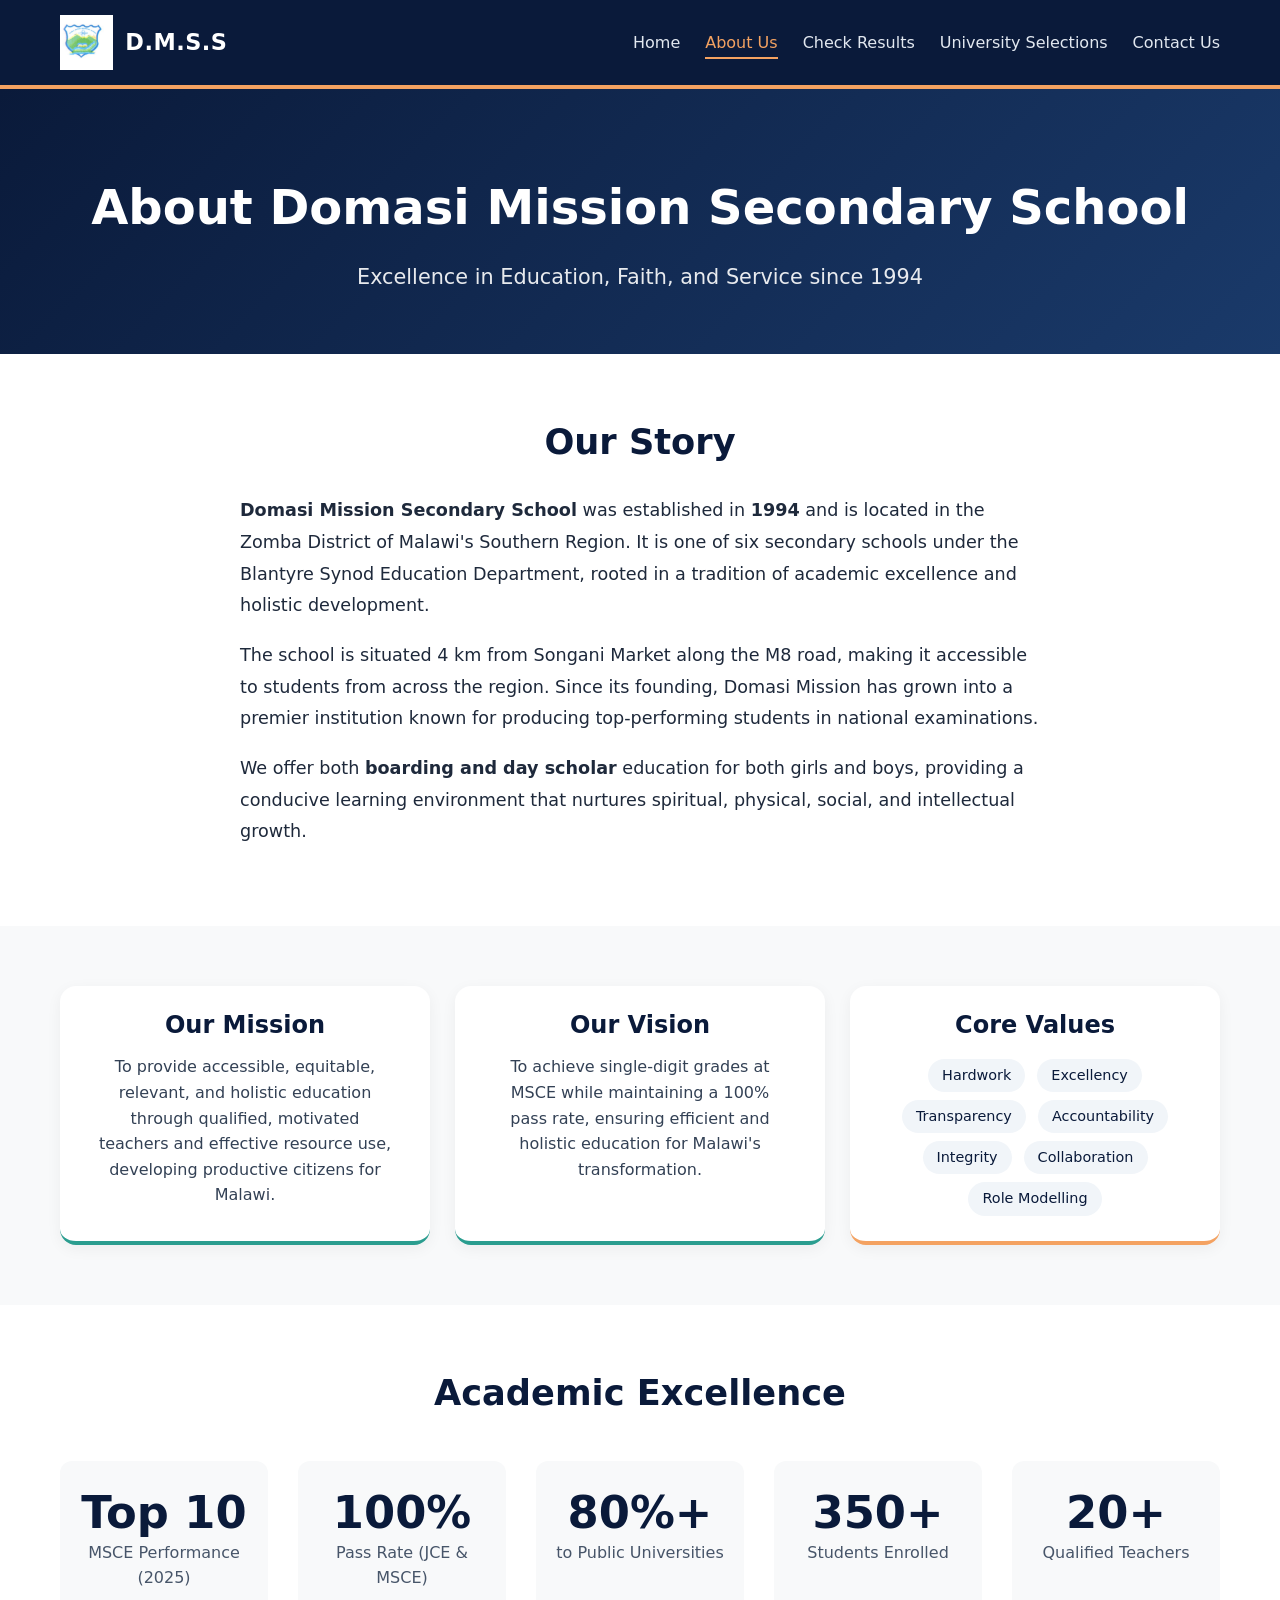
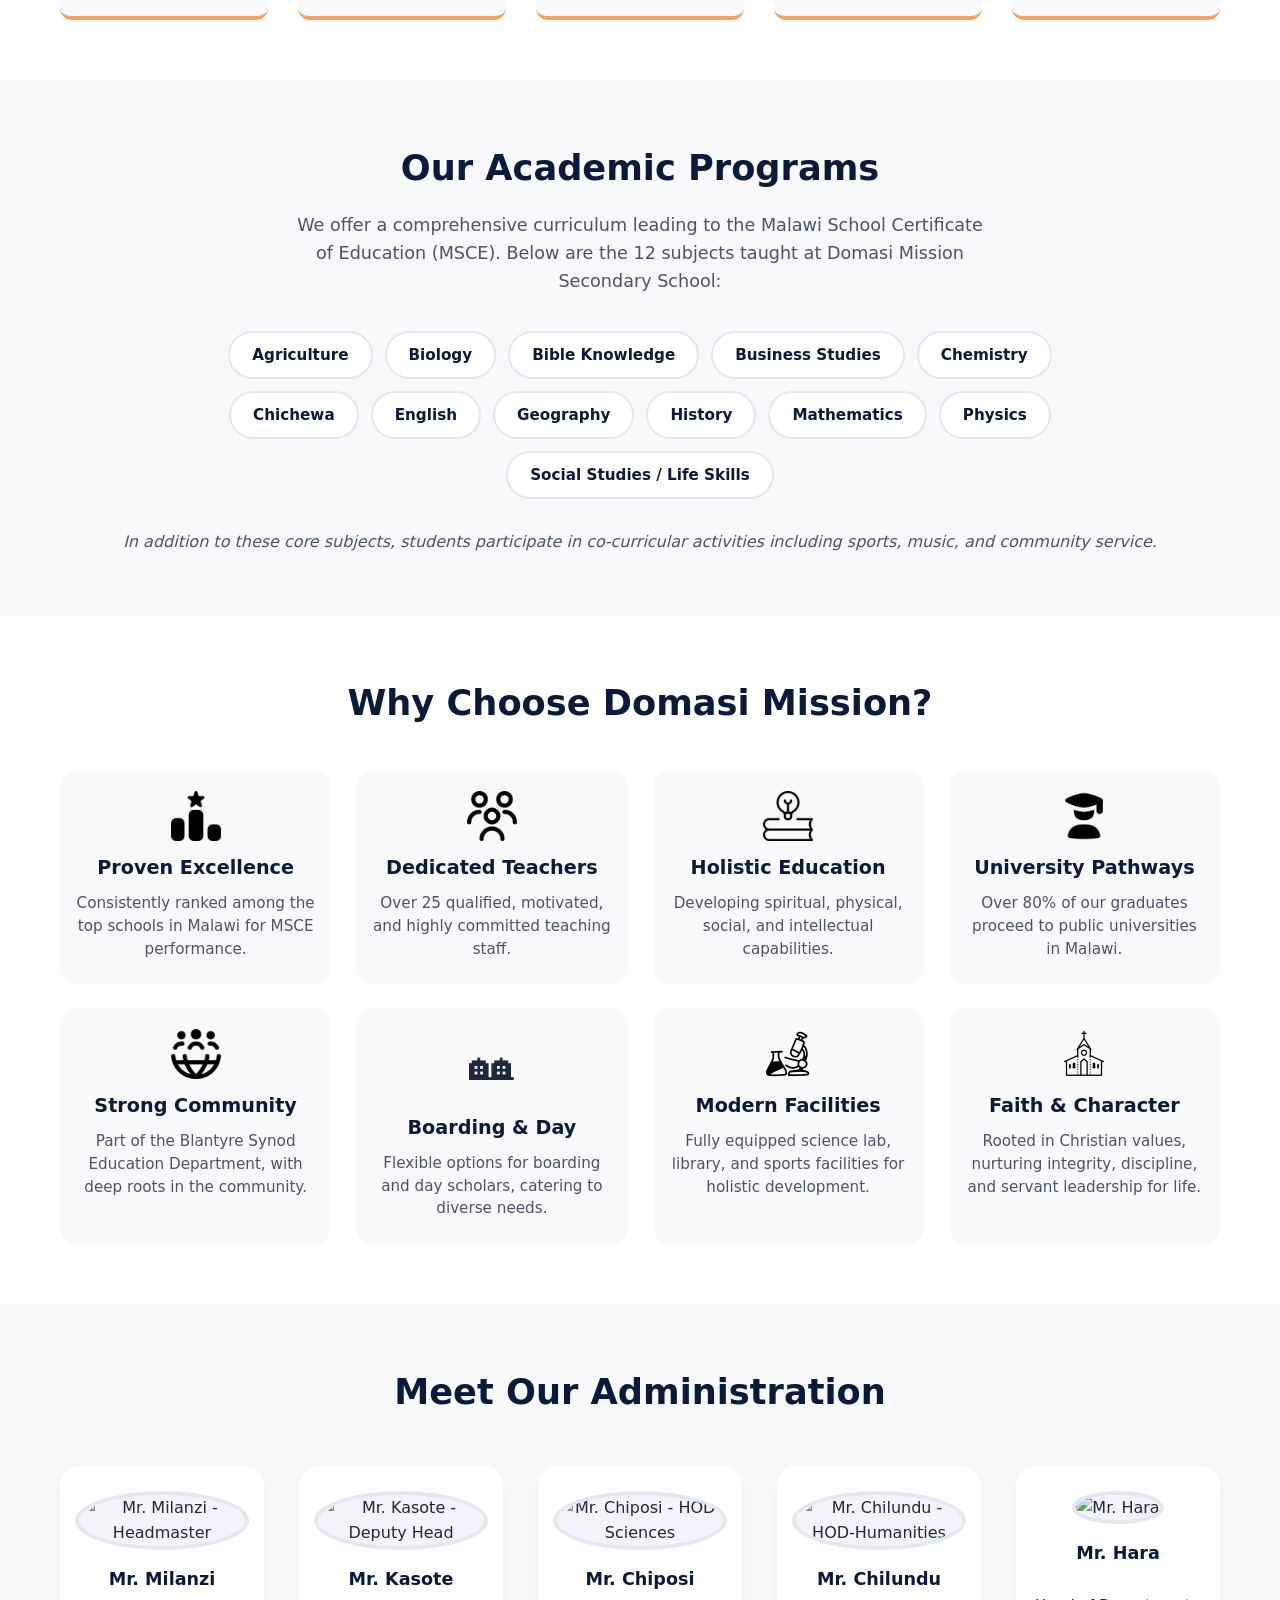
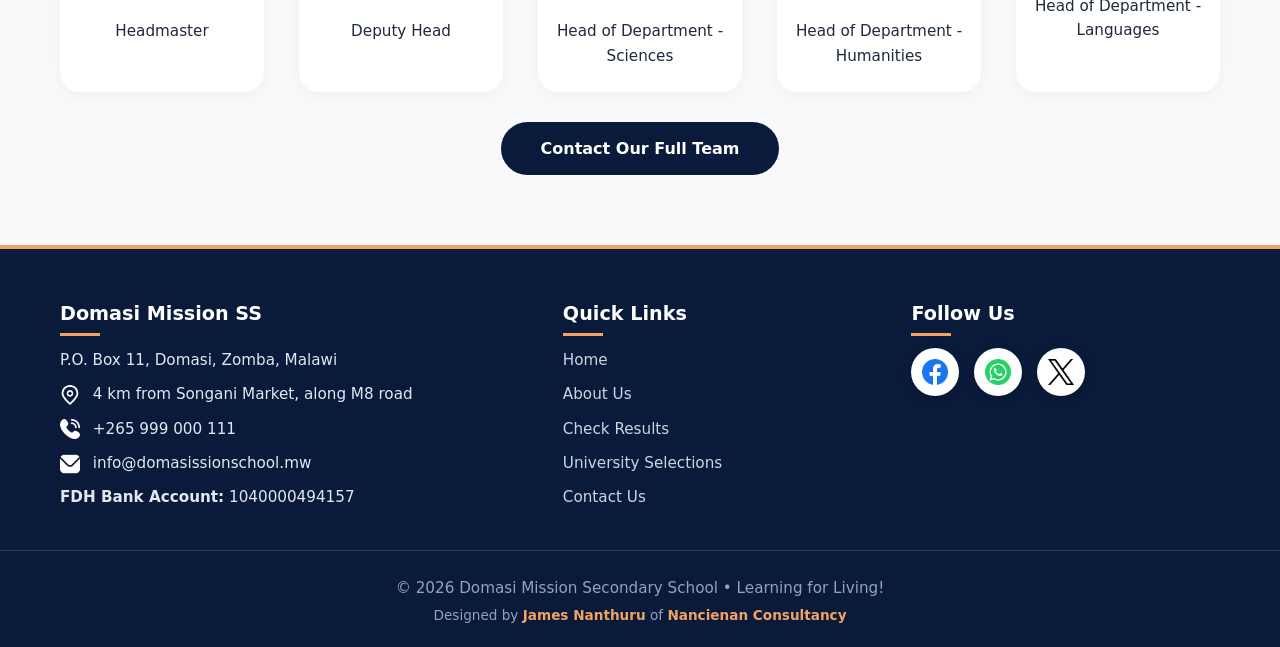
==== commit 6a3d7a9d: "the new web updates" ====
--- a/about.html
+++ b/about.html
@@ -5,6 +5,13 @@
     <meta name="viewport" content="width=device-width, initial-scale=1.0" />
     <meta name="description" content="Learn about Domasi Mission Secondary School – our history, mission, vision, academic excellence, and the subjects we offer." />
     <meta name="author" content="James Nanthuru" />
+    
+    <!-- Favicon -->
+    <link rel="icon" type="image/png" href="images/favicon.png" />
+    
+    <!-- Font Awesome for icons -->
+    <link rel="stylesheet" href="https://cdnjs.cloudflare.com/ajax/libs/font-awesome/6.5.0/css/all.min.css" />
+    
     <link rel="stylesheet" href="styles/styles.css" />
     <title>About Us | Domasi Mission Secondary School</title>
 </head>
@@ -127,16 +134,16 @@
                 </p>
                 <div class="subjects-grid">
                     <span class="subject-tag">Agriculture</span>
-                    <span class="subject-tag">Biology </span>
-                    <span class="subject-tag">Bible Knowledge </span>
-                    <span class="subject-tag">Business Studies </span>
-                    <span class="subject-tag">Chemistry </span>
-                    <span class="subject-tag">Chichewa </span>
-                    <span class="subject-tag">English </span>
-                    <span class="subject-tag">Geography </span>
-                    <span class="subject-tag">History </span>
-                    <span class="subject-tag">Mathematics </span>
-                    <span class="subject-tag">Physics </span>
+                    <span class="subject-tag">Biology</span>
+                    <span class="subject-tag">Bible Knowledge</span>
+                    <span class="subject-tag">Business Studies</span>
+                    <span class="subject-tag">Chemistry</span>
+                    <span class="subject-tag">Chichewa</span>
+                    <span class="subject-tag">English</span>
+                    <span class="subject-tag">Geography</span>
+                    <span class="subject-tag">History</span>
+                    <span class="subject-tag">Mathematics</span>
+                    <span class="subject-tag">Physics</span>
                     <span class="subject-tag">Social Studies / Life Skills</span>
                 </div>
                 <p class="subjects-note">
@@ -145,76 +152,76 @@
             </div>
         </section>
 
-<!-- 6. WHY CHOOSE US? -->
-<section class="why-choose">
-    <div class="container">
-        <h2>Why Choose Domasi Mission?</h2>
-        <div class="why-grid">
-            <!-- 1. Proven Excellence -->
-            <div class="why-item">
-                <img src="images/excellence.png" alt="Excellence" class="why-icon-img" />
-                <h3>Proven Excellence</h3>
-                <p>Consistently ranked among the top schools in Malawi for MSCE performance.</p>
-            </div>
-            
-            <!-- 2. Dedicated Teachers -->
-            <div class="why-item">
-                <img src="images/teachers.png" alt="Dedicated Teachers" class="why-icon-img" />
-                <h3>Dedicated Teachers</h3>
-                <p>Over 25 qualified, motivated, and highly committed teaching staff.</p>
-            </div>
-            
-            <!-- 3. Holistic Education -->
-            <div class="why-item">
-                <img src="images/education.png" alt="Holistic Education" class="why-icon-img" />
-                <h3>Holistic Education</h3>
-                <p>Developing spiritual, physical, social, and intellectual capabilities.</p>
-            </div>
-            
-            <!-- 4. University Pathways -->
-            <div class="why-item">
-                <img src="images/university.png" alt="University Pathways" class="why-icon-img" />
-                <h3>University Pathways</h3>
-                <p>Over 80% of our graduates proceed to public universities in Malawi.</p>
-            </div>
-            
-            <!-- 5. Strong Community -->
-            <div class="why-item">
-                <img src="images/community.png" alt="Strong Community" class="why-icon-img" />
-                <h3>Strong Community</h3>
-                <p>Part of the Blantyre Synod Education Department, with deep roots in the community.</p>
-            </div>
-            
-            <!-- 6. Boarding & Day -->
-            <div class="why-item">
-                <span class="why-icon">🏘</span>
-                <h3>Boarding & Day</h3>
-                <p>Flexible options for boarding and day scholars, catering to diverse needs.</p>
-            </div>
-            
-            <!-- 7. Modern Facilities (NEW) -->
-            <div class="why-item">
-                <img src="images/lab.png" alt="Modern Facilities" class="why-icon-img" />
-                <h3>Modern Facilities</h3>
-                <p>Fully equipped science lab, library, and sports facilities for holistic development.</p>
-            </div>
-            
-            <!-- 8. Faith & Character (NEW) -->
-            <div class="why-item">
-                <img src="images/church.png" alt="Faith & Character" class="why-icon-img" />
-                <h3>Faith & Character</h3>
-                <p>Rooted in Christian values, nurturing integrity, discipline, and servant leadership for life.</p>
-            </div>
-        </div>
-    </div>
-</section>
+        <!-- 6. WHY CHOOSE US? -->
+        <section class="why-choose">
+            <div class="container">
+                <h2>Why Choose Domasi Mission?</h2>
+                <div class="why-grid">
+                    <!-- 1. Proven Excellence -->
+                    <div class="why-item">
+                        <img src="images/excellence.png" alt="Excellence" class="why-icon-img" />
+                        <h3>Proven Excellence</h3>
+                        <p>Consistently ranked among the top schools in Malawi for MSCE performance.</p>
+                    </div>
+                    
+                    <!-- 2. Dedicated Teachers -->
+                    <div class="why-item">
+                        <img src="images/teachers.png" alt="Dedicated Teachers" class="why-icon-img" />
+                        <h3>Dedicated Teachers</h3>
+                        <p>Over 25 qualified, motivated, and highly committed teaching staff.</p>
+                    </div>
+                    
+                    <!-- 3. Holistic Education -->
+                    <div class="why-item">
+                        <img src="images/education.png" alt="Holistic Education" class="why-icon-img" />
+                        <h3>Holistic Education</h3>
+                        <p>Developing spiritual, physical, social, and intellectual capabilities.</p>
+                    </div>
+                    
+                    <!-- 4. University Pathways -->
+                    <div class="why-item">
+                        <img src="images/university.png" alt="University Pathways" class="why-icon-img" />
+                        <h3>University Pathways</h3>
+                        <p>Over 80% of our graduates proceed to public universities in Malawi.</p>
+                    </div>
+                    
+                    <!-- 5. Strong Community -->
+                    <div class="why-item">
+                        <img src="images/community.png" alt="Strong Community" class="why-icon-img" />
+                        <h3>Strong Community</h3>
+                        <p>Part of the Blantyre Synod Education Department, with deep roots in the community.</p>
+                    </div>
+                    
+                    <!-- 6. Boarding & Day -->
+                    <div class="why-item">
+                        <span class="why-icon">🏘</span>
+                        <h3>Boarding & Day</h3>
+                        <p>Flexible options for boarding and day scholars, catering to diverse needs.</p>
+                    </div>
+                    
+                    <!-- 7. Modern Facilities -->
+                    <div class="why-item">
+                        <img src="images/lab.png" alt="Modern Facilities" class="why-icon-img" />
+                        <h3>Modern Facilities</h3>
+                        <p>Fully equipped science lab, library, and sports facilities for holistic development.</p>
+                    </div>
+                    
+                    <!-- 8. Faith & Character -->
+                    <div class="why-item">
+                        <img src="images/church.png" alt="Faith & Character" class="why-icon-img" />
+                        <h3>Faith & Character</h3>
+                        <p>Rooted in Christian values, nurturing integrity, discipline, and servant leadership for life.</p>
+                    </div>
+                </div>
+            </div>
+        </section>
 
         <!-- 7. MEET OUR ADMINISTRATION (Brief) -->
         <section class="team-section about-team">
             <div class="container">
                 <h2>Meet Our Administration</h2>
                 <div class="staff">
-<figure>
+                    <figure>
                         <img src="images/mathew.jpg" alt="Mr. Milanzi - Headmaster" />
                         <figcaption><strong>Mr. Milanzi</strong><br />Headmaster</figcaption>
                     </figure>
@@ -228,7 +235,7 @@
                     </figure>
                     <figure>
                         <img src="images/avatar-placeholder.png" alt="Mr. Chilundu - HOD-Humanities" />
-                        <figcaption><strong>Mr. Chilundu </strong><br />Head of Department - Humanities</figcaption>
+                        <figcaption><strong>Mr. Chilundu</strong><br />Head of Department - Humanities</figcaption>
                     </figure>
                     <figure>
                         <img src="images/avatar-placeholder.png" alt="Mr. Hara" />
@@ -243,45 +250,46 @@
     </main>
 
     <!-- ===== FOOTER ===== -->
-<footer>
-    <div class="container footer-grid">
-        <div class="footer-col">
-            <h4>Domasi Mission SS</h4>
-            <p>P.O. Box 11, Domasi, Zomba, Malawi</p>
-            <p><img src="images/location.png" alt="Location" class="footer-icon" /> 4 km from Songani Market, along M8 road</p>
-            <p><img src="images/call.png" alt="Phone" class="footer-icon" /> +265 999 000 111</p>
-            <p><img src="images/email.png" alt="Email" class="footer-icon" /> info@domasissionschool.mw</p>
-            <p><strong>FDH Bank Account:</strong> 1040000494157</p>
+    <footer>
+        <div class="container footer-grid">
+            <div class="footer-col">
+                <h4>Domasi Mission SS</h4>
+                <p>P.O. Box 11, Domasi, Zomba, Malawi</p>
+                <p><img src="images/location.png" alt="Location" class="footer-icon" /> 4 km from Songani Market, along M8 road</p>
+                <p><img src="images/call.png" alt="Phone" class="footer-icon" /> +265 999 000 111</p>
+                <p><img src="images/email.png" alt="Email" class="footer-icon" /> info@domasissionschool.mw</p>
+                <p><strong>FDH Bank Account:</strong> 1040000494157</p>
+            </div>
+            <div class="footer-col">
+                <h4>Quick Links</h4>
+                <ul>
+                    <li><a href="index.html">Home</a></li>
+                    <li><a href="about.html">About Us</a></li>
+                    <li><a href="results.html">Check Results</a></li>
+                    <li><a href="university.html">University Selections</a></li>
+                    <li><a href="contact.html">Contact Us</a></li>
+                </ul>
+            </div>
+            <div class="footer-col">
+                <h4>Follow Us</h4>
+                <div class="social-icons">
+                    <a href="https://facebook.com" target="_blank"><img src="images/facebook.png" alt="Facebook" /></a>
+                    <a href="https://web.whatsapp.com" target="_blank"><img src="images/whatsapp.png" alt="WhatsApp" /></a>
+                    <a href="https://x.com" target="_blank"><img src="images/x-bw.png" alt="X (Twitter)" /></a>
+                </div>
+            </div>
         </div>
-        <div class="footer-col">
-            <h4>Quick Links</h4>
-            <ul>
-                <li><a href="index.html">Home</a></li>
-                <li><a href="about.html">About Us</a></li>
-                <li><a href="results.html">Check Results</a></li>
-                <li><a href="university.html">University Selections</a></li>
-                <li><a href="contact.html">Contact Us</a></li>
-            </ul>
+
+        <hr class="footer-divider" />
+
+        <div class="container footer-bottom">
+            <p class="footer-copy">
+                &copy; 2026 Domasi Mission Secondary School &bull; Learning for Living!
+            </p>
+            <p class="footer-designed">
+                Designed by <a href="https://www.linkedin.com/in/james-nanthuru-34a777254/" target="_blank" class="footer-link">James Nanthuru</a> of <strong>Nancienan Consultancy</strong>
+            </p>
         </div>
-        <div class="footer-col">
-            <h4>Follow Us</h4>
-            <div class="social-icons">
-                <a href="https://facebook.com" target="_blank"><img src="images/facebook.png" alt="Facebook" /></a>
-                <a href="https://web.whatsapp.com" target="_blank"><img src="images/whatsapp.png" alt="WhatsApp" /></a>
-                <a href="https://x.com" target="_blank"><img src="images/x-bw.png" alt="X (Twitter)" /></a>
-            </div>
-        </div>
-    </div>
-
-    <!-- ===== NEW COPYRIGHT SECTION ===== -->
-    <hr class="footer-divider" />
-
-    <div class="container footer-bottom">
-        <p class="footer-copy">
-            &copy; 2026 Domasi Mission Secondary School &bull; Learning for Living!
-        </p>
-        <p class="footer-designed">
-            Designed by <a href="https://www.linkedin.com/in/james-nanthuru-34a777254/">James Nanthuru</a> of <strong>Nancienan Consultancy</strong>
-        </p>
-    </div>
-</footer>+    </footer>
+</body>
+</html>
--- a/styles/styles.css
+++ b/styles/styles.css
@@ -1379,6 +1379,19 @@
     margin-bottom: 15px;
 }
 
+.help-icon-img {
+    width: 48px;
+    height: 48px;
+    object-fit: contain;
+    display: block;
+    margin: 0 auto 15px;
+    transition: all 0.3s ease;
+}
+
+.help-item:hover .help-icon-img {
+    transform: scale(1.1);
+}
+
 .help-item h3 {
     color: #0a1a3a;
     font-size: 1.1rem;
@@ -1540,170 +1553,6 @@
     margin-right: auto;
 }
 
-.table-search input {
-    flex: 1;
-    padding: 12px 18px;
-    border: 2px solid #e2e8f0;
-    border-radius: 12px;
-    font-size: 1rem;
-    transition: 0.3s;
-    min-width: 200px;
-}
-
-.table-search input:focus {
-    outline: none;
-    border-color: #2a9d8f;
-    box-shadow: 0 0 0 4px rgba(42, 157, 143, 0.15);
-}
-
-.table-search select {
-    padding: 12px 18px;
-    border: 2px solid #e2e8f0;
-    border-radius: 12px;
-    font-size: 1rem;
-    background: #fff;
-    cursor: pointer;
-}
-
-/* Table */
-.table-container {
-    overflow-x: auto;
-    background: #fff;
-    border-radius: 16px;
-    box-shadow: 0 4px 20px rgba(0,0,0,0.05);
-}
-
-#uniTable {
-    width: 100%;
-    border-collapse: collapse;
-    font-size: 0.95rem;
-}
-
-#uniTable thead {
-    background: #0a1a3a;
-    color: #fff;
-}
-
-#uniTable th {
-    padding: 14px 16px;
-    text-align: left;
-    font-weight: 600;
-    cursor: pointer;
-    user-select: none;
-    white-space: nowrap;
-}
-
-#uniTable th:hover {
-    background: #1a3a6a;
-}
-
-.sort-icon {
-    opacity: 0.5;
-    margin-left: 4px;
-}
-
-#uniTable td {
-    padding: 12px 16px;
-    border-bottom: 1px solid #f1f5f9;
-    vertical-align: middle;
-}
-
-#uniTable tbody tr:hover {
-    background: #f8f9fa;
-}
-
-/* Badges */
-.gender-badge {
-    display: inline-block;
-    padding: 2px 12px;
-    border-radius: 30px;
-    font-weight: 600;
-    font-size: 0.8rem;
-}
-
-.gender-badge.male {
-    background: #dbeafe;
-    color: #1e40af;
-}
-
-.gender-badge.female {
-    background: #fce4ec;
-    color: #b91c1c;
-}
-
-.uni-badge {
-    display: inline-block;
-    padding: 2px 10px;
-    border-radius: 30px;
-    font-weight: 600;
-    font-size: 0.75rem;
-    background: #e2e8f0;
-    color: #0a1a3a;
-}
-
-/* Table Footer */
-.table-footer {
-    text-align: center;
-    padding-top: 20px;
-    color: #94a3b8;
-    font-size: 0.9rem;
-}
-
-/* Responsive */
-@media (max-width: 700px) {
-    .uni-hero h1 {
-        font-size: 2.2rem;
-    }
-    .uni-hero p {
-        font-size: 1rem;
-    }
-    .uni-stats-grid {
-        grid-template-columns: 1fr 1fr;
-    }
-    .charts-grid {
-        grid-template-columns: 1fr;
-    }
-    .chart-wrapper {
-        height: 200px;
-    }
-    .table-search {
-        flex-direction: column;
-        align-items: stretch;
-    }
-    .table-search input,
-    .table-search select {
-        width: 100%;
-    }
-    #uniTable th,
-    #uniTable td {
-        padding: 10px 12px;
-        font-size: 0.85rem;
-    }
-}
-
-@media (max-width: 480px) {
-    .uni-stats-grid {
-        grid-template-columns: 1fr;
-    }
-    #uniTable th,
-    #uniTable td {
-        padding: 8px 10px;
-        font-size: 0.75rem;
-    }
-}
-
-/* ===== UNIVERSITY SELECTION - SEARCH ===== */
-.table-search {
-    display: flex;
-    gap: 15px;
-    margin-bottom: 25px;
-    flex-wrap: wrap;
-    max-width: 700px;
-    margin-left: auto;
-    margin-right: auto;
-}
-
-/* Option 1: Absolute positioning inside input */
 .search-input-wrapper {
     position: relative;
     flex: 1;
@@ -1759,16 +1608,552 @@
     box-shadow: 0 0 0 4px rgba(42, 157, 143, 0.15);
 }
 
-/* Responsive */
+/* Table */
+.table-container {
+    overflow-x: auto;
+    background: #fff;
+    border-radius: 16px;
+    box-shadow: 0 4px 20px rgba(0,0,0,0.05);
+}
+
+#uniTable {
+    width: 100%;
+    border-collapse: collapse;
+    font-size: 0.95rem;
+}
+
+#uniTable thead {
+    background: #0a1a3a;
+    color: #fff;
+}
+
+#uniTable th {
+    padding: 14px 16px;
+    text-align: left;
+    font-weight: 600;
+    cursor: pointer;
+    user-select: none;
+    white-space: nowrap;
+}
+
+#uniTable th:hover {
+    background: #1a3a6a;
+}
+
+.sort-icon {
+    opacity: 0.5;
+    margin-left: 4px;
+}
+
+#uniTable td {
+    padding: 12px 16px;
+    border-bottom: 1px solid #f1f5f9;
+    vertical-align: middle;
+}
+
+#uniTable tbody tr:hover {
+    background: #f8f9fa;
+}
+
+/* Badges */
+.gender-badge {
+    display: inline-block;
+    padding: 2px 12px;
+    border-radius: 30px;
+    font-weight: 600;
+    font-size: 0.8rem;
+}
+
+.gender-badge.male {
+    background: #dbeafe;
+    color: #1e40af;
+}
+
+.gender-badge.female {
+    background: #fce4ec;
+    color: #b91c1c;
+}
+
+.uni-badge {
+    display: inline-block;
+    padding: 2px 10px;
+    border-radius: 30px;
+    font-weight: 600;
+    font-size: 0.75rem;
+    background: #e2e8f0;
+    color: #0a1a3a;
+}
+
+/* Table Footer */
+.table-footer {
+    text-align: center;
+    padding-top: 20px;
+    color: #94a3b8;
+    font-size: 0.9rem;
+}
+
 @media (max-width: 700px) {
+    .uni-hero h1 {
+        font-size: 2.2rem;
+    }
+    .uni-hero p {
+        font-size: 1rem;
+    }
+    .uni-stats-grid {
+        grid-template-columns: 1fr 1fr;
+    }
+    .charts-grid {
+        grid-template-columns: 1fr;
+    }
+    .chart-wrapper {
+        height: 200px;
+    }
     .table-search {
         flex-direction: column;
         align-items: stretch;
     }
-    .search-input-wrapper {
-        width: 100%;
-    }
+    .table-search input,
     .table-search select {
         width: 100%;
     }
-}+    #uniTable th,
+    #uniTable td {
+        padding: 10px 12px;
+        font-size: 0.85rem;
+    }
+}
+
+@media (max-width: 480px) {
+    .uni-stats-grid {
+        grid-template-columns: 1fr;
+    }
+    #uniTable th,
+    #uniTable td {
+        padding: 8px 10px;
+        font-size: 0.75rem;
+    }
+}
+
+/* ======================================== */
+/* ===== MODERN LOOK UPDATES ===== */
+/* ======================================== */
+
+/* Smooth scrolling for the whole page */
+html {
+    scroll-behavior: smooth;
+}
+
+/* ===== HERO IMPROVEMENTS ===== */
+.hero-title {
+    animation: fadeInUp 1s ease forwards;
+}
+
+.hero-subtitle {
+    animation: fadeInUp 1s ease 0.2s forwards;
+    opacity: 0;
+}
+
+.hero .btn {
+    animation: fadeInUp 1s ease 0.4s forwards;
+    opacity: 0;
+}
+
+@keyframes fadeInUp {
+    from {
+        opacity: 0;
+        transform: translateY(30px);
+    }
+    to {
+        opacity: 1;
+        transform: translateY(0);
+    }
+}
+
+/* Floating animation for hero elements */
+.hero-content {
+    position: relative;
+    z-index: 2;
+    animation: float 6s ease-in-out infinite;
+}
+
+@keyframes float {
+    0%, 100% { transform: translateY(0); }
+    50% { transform: translateY(-10px); }
+}
+
+/* ===== FADE-IN ON SCROLL ===== */
+.fade-in {
+    opacity: 0;
+    transform: translateY(30px);
+    transition: opacity 0.8s ease, transform 0.8s ease;
+}
+
+.fade-in.visible {
+    opacity: 1;
+    transform: translateY(0);
+}
+
+/* ===== NEWS CAROUSEL ===== */
+.news-carousel-container {
+    position: relative;
+    max-width: 800px;
+    margin: 0 auto;
+    overflow: hidden;
+    border-radius: 16px;
+    box-shadow: 0 8px 30px rgba(0, 0, 0, 0.08);
+}
+
+.news-carousel {
+    display: flex;
+    transition: transform 0.8s ease-in-out;
+    background: #fff;
+}
+
+.news-slide {
+    min-width: 100%;
+    padding: 40px 50px;
+    text-align: center;
+    background: #fff;
+}
+
+.news-slide .news-date {
+    display: inline-block;
+    background: #0a1a3a;
+    color: #fff;
+    padding: 4px 18px;
+    border-radius: 30px;
+    font-size: 0.85rem;
+    font-weight: 600;
+    letter-spacing: 0.5px;
+    margin-bottom: 15px;
+}
+
+.news-slide h3 {
+    color: #0a1a3a;
+    font-size: 1.5rem;
+    margin-bottom: 12px;
+}
+
+.news-slide p {
+    color: #475569;
+    font-size: 1.05rem;
+    line-height: 1.7;
+    max-width: 600px;
+    margin: 0 auto;
+}
+
+/* Carousel Controls */
+.carousel-btn {
+    position: absolute;
+    top: 50%;
+    transform: translateY(-50%);
+    background: rgba(10, 26, 58, 0.8);
+    color: #fff;
+    border: none;
+    border-radius: 50%;
+    width: 44px;
+    height: 44px;
+    font-size: 1.3rem;
+    cursor: pointer;
+    transition: all 0.3s ease;
+    z-index: 10;
+    display: flex;
+    align-items: center;
+    justify-content: center;
+}
+
+.carousel-btn:hover {
+    background: #f4a261;
+    transform: translateY(-50%) scale(1.1);
+}
+
+.prev-btn {
+    left: 10px;
+}
+
+.next-btn {
+    right: 10px;
+}
+
+/* Carousel Dots */
+.carousel-dots {
+    display: flex;
+    justify-content: center;
+    gap: 10px;
+    margin-top: 20px;
+}
+
+.dot {
+    width: 12px;
+    height: 12px;
+    border-radius: 50%;
+    background: #e2e8f0;
+    cursor: pointer;
+    transition: all 0.3s ease;
+}
+
+.dot.active {
+    background: #0a1a3a;
+    transform: scale(1.2);
+}
+
+.dot:hover {
+    background: #f4a261;
+}
+
+/* ===== BACK TO TOP BUTTON ===== */
+.back-to-top {
+    position: fixed;
+    bottom: 30px;
+    right: 30px;
+    width: 50px;
+    height: 50px;
+    background: #0a1a3a;
+    color: #fff;
+    border: none;
+    border-radius: 50%;
+    font-size: 1.3rem;
+    cursor: pointer;
+    box-shadow: 0 4px 15px rgba(0, 0, 0, 0.2);
+    transition: all 0.3s ease;
+    opacity: 0;
+    visibility: hidden;
+    z-index: 1000;
+}
+
+.back-to-top.visible {
+    opacity: 1;
+    visibility: visible;
+}
+
+.back-to-top:hover {
+    background: #f4a261;
+    transform: translateY(-5px);
+    box-shadow: 0 8px 25px rgba(244, 162, 97, 0.4);
+}
+
+.back-to-top i {
+    font-size: 1.3rem;
+}
+
+/* ===== FOOTER LINK (LinkedIn) ===== */
+.footer-link {
+    color: #94a3b8;
+    transition: all 0.3s ease;
+    text-decoration: underline;
+    text-decoration-color: transparent;
+}
+
+.footer-link:hover {
+    color: #f4a261;
+    text-decoration-color: #f4a261;
+}
+
+.footer-designed strong {
+    color: #f4a261;
+    font-weight: 600;
+}
+
+/* ===== BUTTON ARROW ICONS ===== */
+.btn i.fa-arrow-right {
+    margin-left: 8px;
+    transition: transform 0.3s ease;
+    display: inline-block;
+}
+
+.btn:hover i.fa-arrow-right {
+    transform: translateX(5px);
+}
+
+.btn-primary i.fa-arrow-right {
+    color: #0a1a3a;
+}
+
+.btn-secondary i.fa-arrow-right {
+    color: #0a1a3a;
+}
+
+.btn-secondary:hover i.fa-arrow-right {
+    color: #fff;
+}
+
+/* Make Font Awesome icons work with existing button styles */
+.btn .fas,
+.btn .far,
+.btn .fab {
+    vertical-align: middle;
+}
+
+/* ===== RESPONSIVE FOR MODERN UPDATES ===== */
+@media (max-width: 700px) {
+    .news-slide {
+        padding: 30px 25px;
+    }
+    .news-slide h3 {
+        font-size: 1.2rem;
+    }
+    .news-slide p {
+        font-size: 0.95rem;
+    }
+    .carousel-btn {
+        width: 36px;
+        height: 36px;
+        font-size: 1rem;
+    }
+}
+
+@media (max-width: 480px) {
+    .back-to-top {
+        bottom: 20px;
+        right: 20px;
+        width: 44px;
+        height: 44px;
+        font-size: 1.1rem;
+    }
+}
+
+/* ===== RESULTS PAGE - MODERN LOOK ===== */
+
+/* Results Hero Animation */
+.results-hero .hero-title {
+    animation: fadeInUp 1s ease forwards;
+}
+
+.results-hero .hero-subtitle {
+    animation: fadeInUp 1s ease 0.2s forwards;
+    opacity: 0;
+}
+
+.results-hero {
+    position: relative;
+}
+
+/* Search Box Fade In */
+.search-box.fade-in {
+    opacity: 0;
+    transform: translateY(30px);
+    transition: opacity 0.8s ease, transform 0.8s ease;
+}
+
+.search-box.fade-in.visible {
+    opacity: 1;
+    transform: translateY(0);
+}
+
+/* Help Section Fade In */
+.help-item.fade-in {
+    opacity: 0;
+    transform: translateY(30px);
+    transition: opacity 0.8s ease, transform 0.8s ease;
+}
+
+.help-item.fade-in.visible {
+    opacity: 1;
+    transform: translateY(0);
+}
+
+.help-item.fade-in:nth-child(1) { transition-delay: 0.1s; }
+.help-item.fade-in:nth-child(2) { transition-delay: 0.2s; }
+.help-item.fade-in:nth-child(3) { transition-delay: 0.3s; }
+
+/* Search Button with Arrow */
+.search-input-group button i.fa-arrow-right {
+    margin-left: 8px;
+    transition: transform 0.3s ease;
+    display: inline-block;
+}
+
+.search-input-group button:hover i.fa-arrow-right {
+    transform: translateX(5px);
+}
+
+/* Back to Top Button (if not already in CSS) */
+.back-to-top {
+    position: fixed;
+    bottom: 30px;
+    right: 30px;
+    width: 50px;
+    height: 50px;
+    background: #0a1a3a;
+    color: #fff;
+    border: none;
+    border-radius: 50%;
+    font-size: 1.3rem;
+    cursor: pointer;
+    box-shadow: 0 4px 15px rgba(0, 0, 0, 0.2);
+    transition: all 0.3s ease;
+    opacity: 0;
+    visibility: hidden;
+    z-index: 1000;
+}
+
+.back-to-top.visible {
+    opacity: 1;
+    visibility: visible;
+}
+
+.back-to-top:hover {
+    background: #f4a261;
+    transform: translateY(-5px);
+    box-shadow: 0 8px 25px rgba(244, 162, 97, 0.4);
+}
+
+.back-to-top i {
+    font-size: 1.3rem;
+}
+
+/* Footer Link (LinkedIn) */
+.footer-link {
+    color: #94a3b8;
+    transition: all 0.3s ease;
+    text-decoration: underline;
+    text-decoration-color: transparent;
+}
+
+.footer-link:hover {
+    color: #f4a261;
+    text-decoration-color: #f4a261;
+}
+
+.pin-hint {
+    font-size: 0.85rem;
+    color: #94a3b8;
+    margin-top: 5px;
+    text-align: left;
+}
+
+/* ======================================== */
+/* ===== PIN HINT LINK STYLING ===== */
+/* ======================================== */
+
+.pin-hint a {
+    color: #f4a261;  /* Gold color - matches your theme */
+    font-weight: 600;
+    text-decoration:none;
+    text-underline-offset: 2px;
+    transition: all 0.3s ease;
+}
+
+.pin-hint a:hover {
+    color: #e9c46a;  /* Lighter gold on hover */
+    text-decoration: none;
+    transform: scale(1.02);
+}
+
+/* ======================================== */
+/* ===== FOOTER LINK STYLING (James Nanthuru) ===== */
+/* ======================================== */
+
+.footer-link {
+    color: #f4a261 !important;  /* Gold color - visible against dark background */
+    font-weight: 600;
+    text-decoration:none;
+    text-underline-offset: 2px;
+    transition: all 0.3s ease;
+}
+
+.footer-link:hover {
+    color: #e9c46a !important;  /* Lighter gold on hover */
+    text-decoration: none;
+    text-shadow: 0 0 10px rgba(244, 162, 97, 0.3);
+}
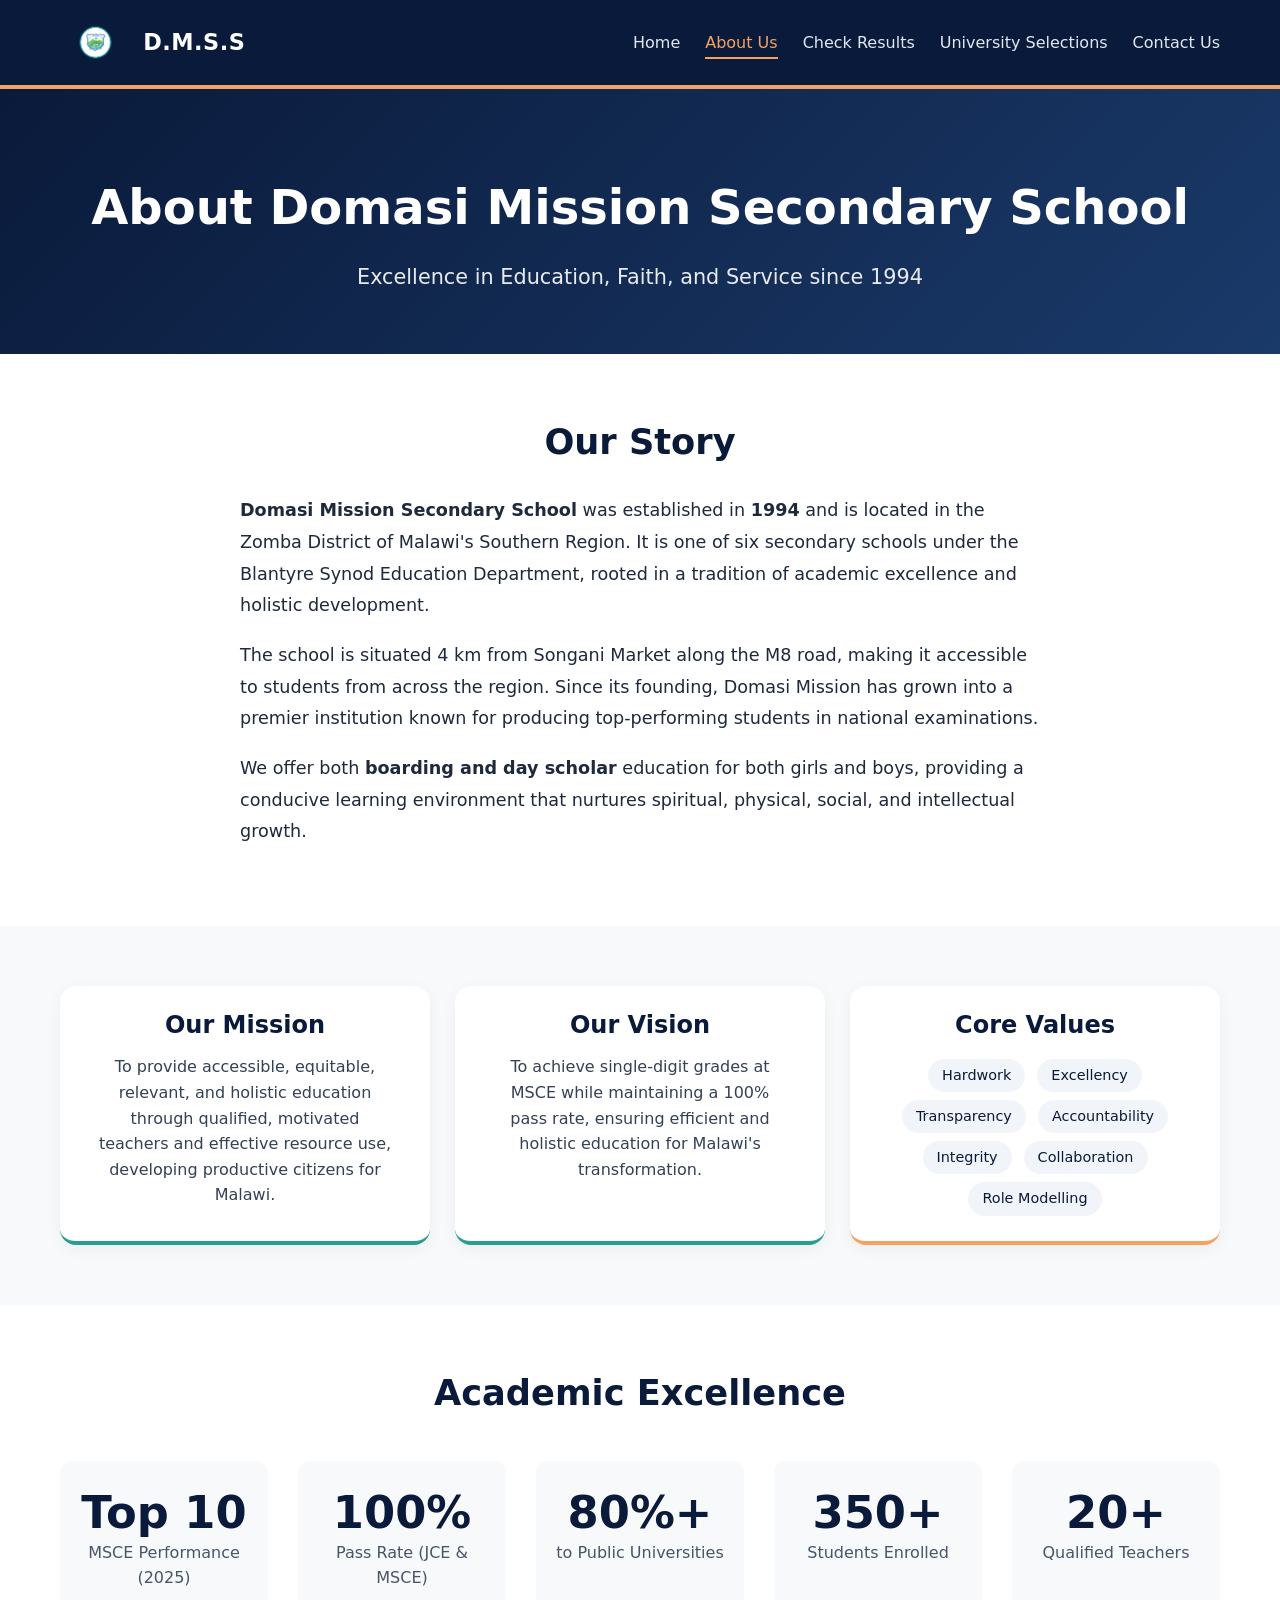
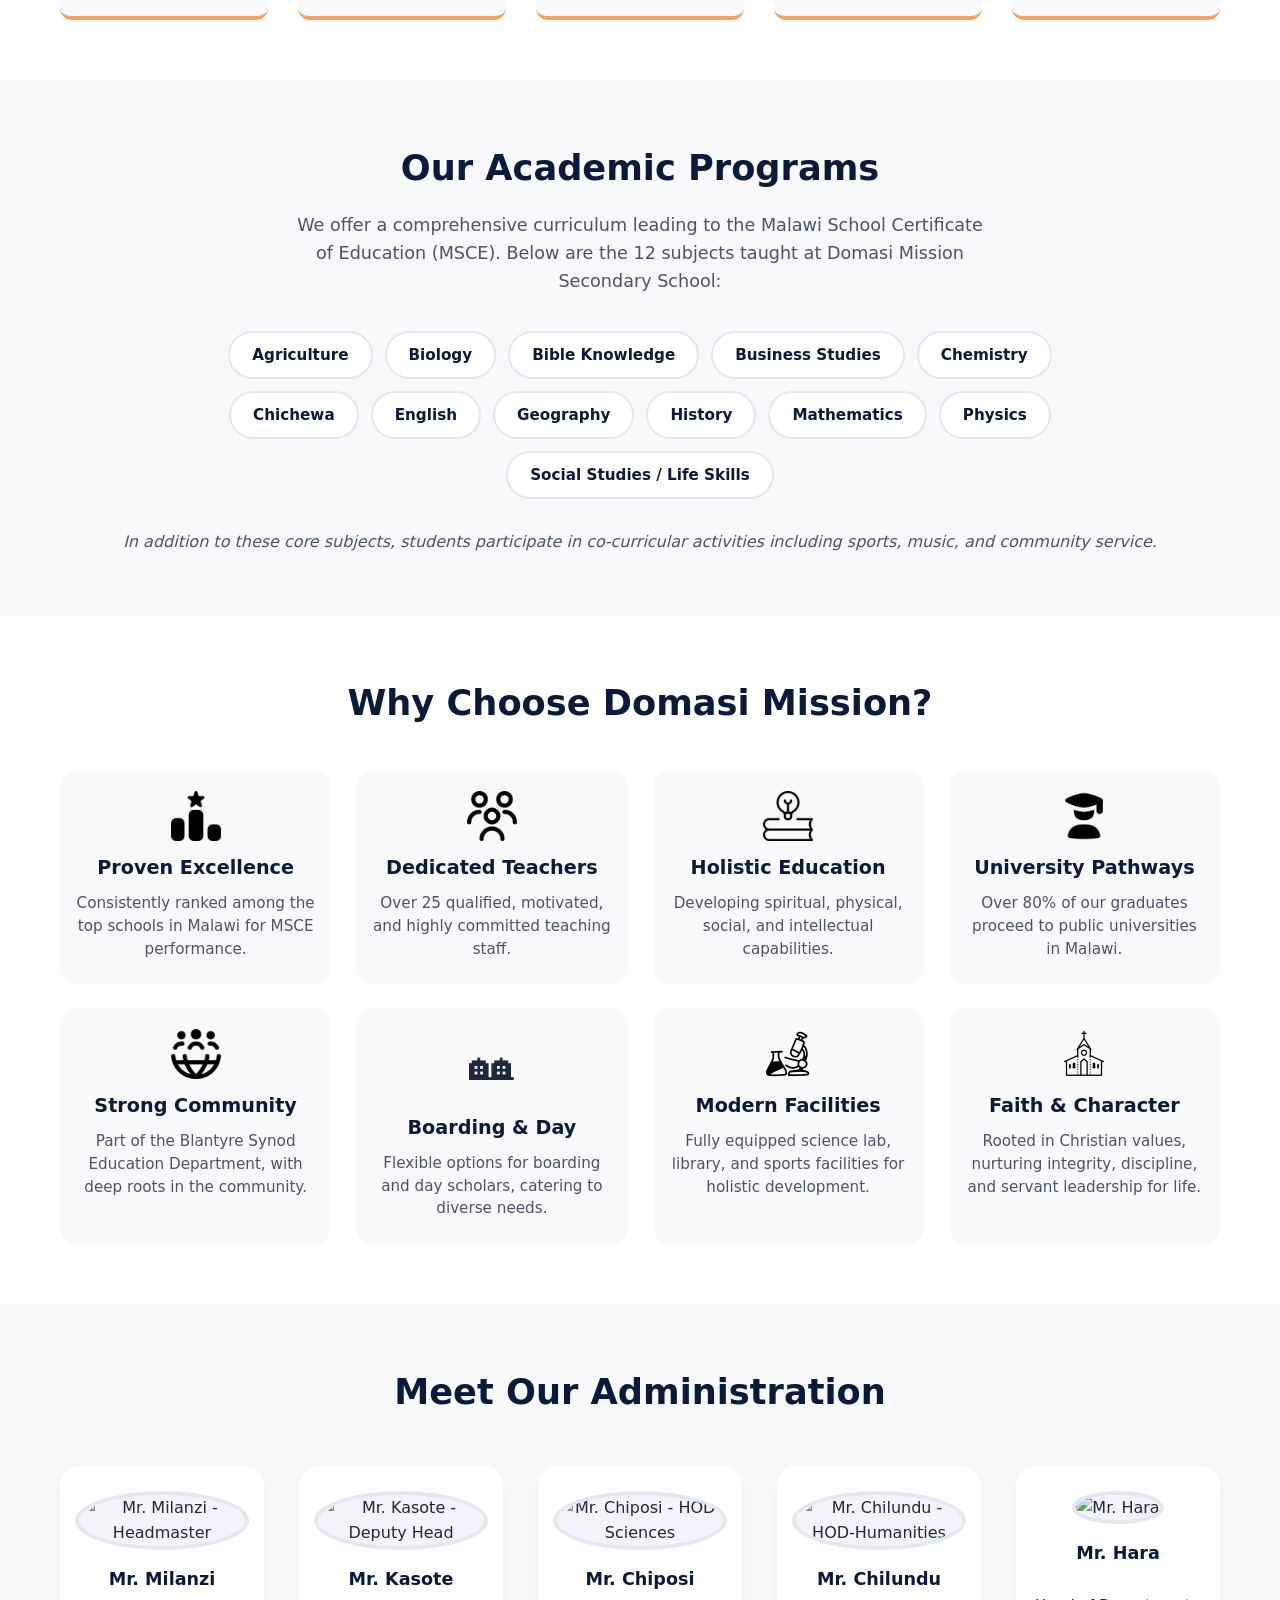
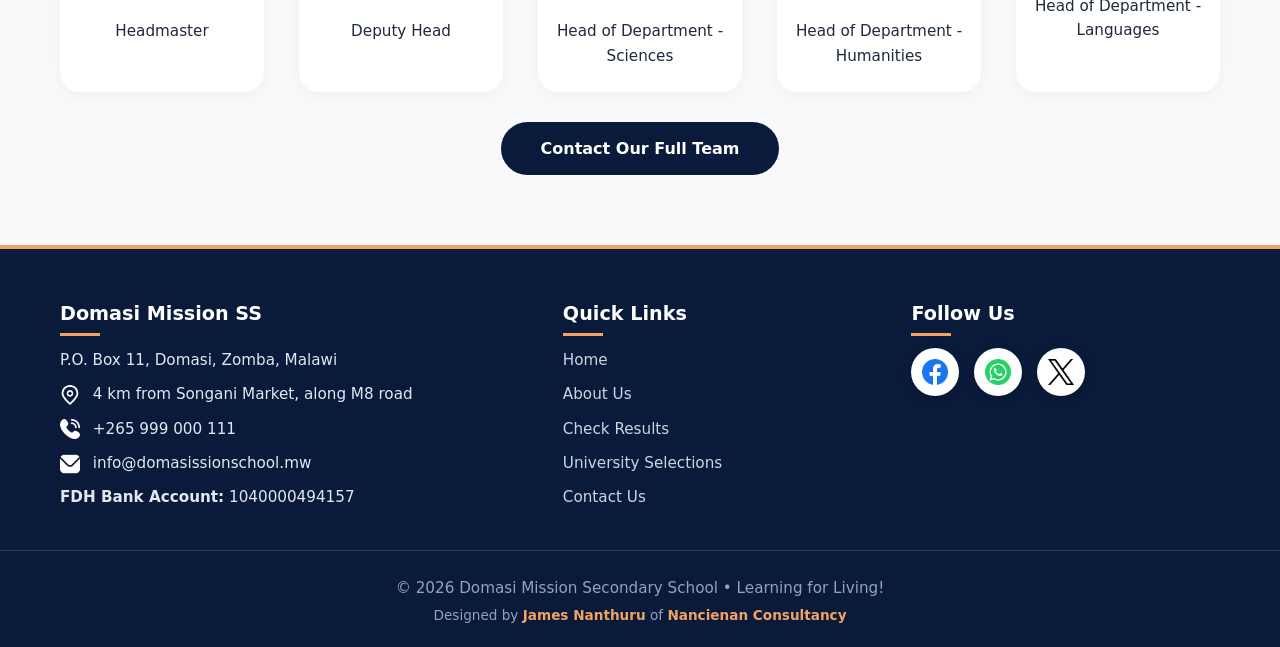
==== commit b57df419: "updated json pins and logo" ====
--- a/about.html
+++ b/about.html
@@ -21,7 +21,7 @@
     <header>
         <div class="container header-flex">
             <div class="logo">
-                <img src="images/logo.jpg" alt="Domasi Mission Secondary School Logo" />
+                <img src="images/logo.png" alt="Domasi Mission Secondary School Logo" />
                 <span class="school-name">D.M.S.S</span>
             </div>
             <nav>
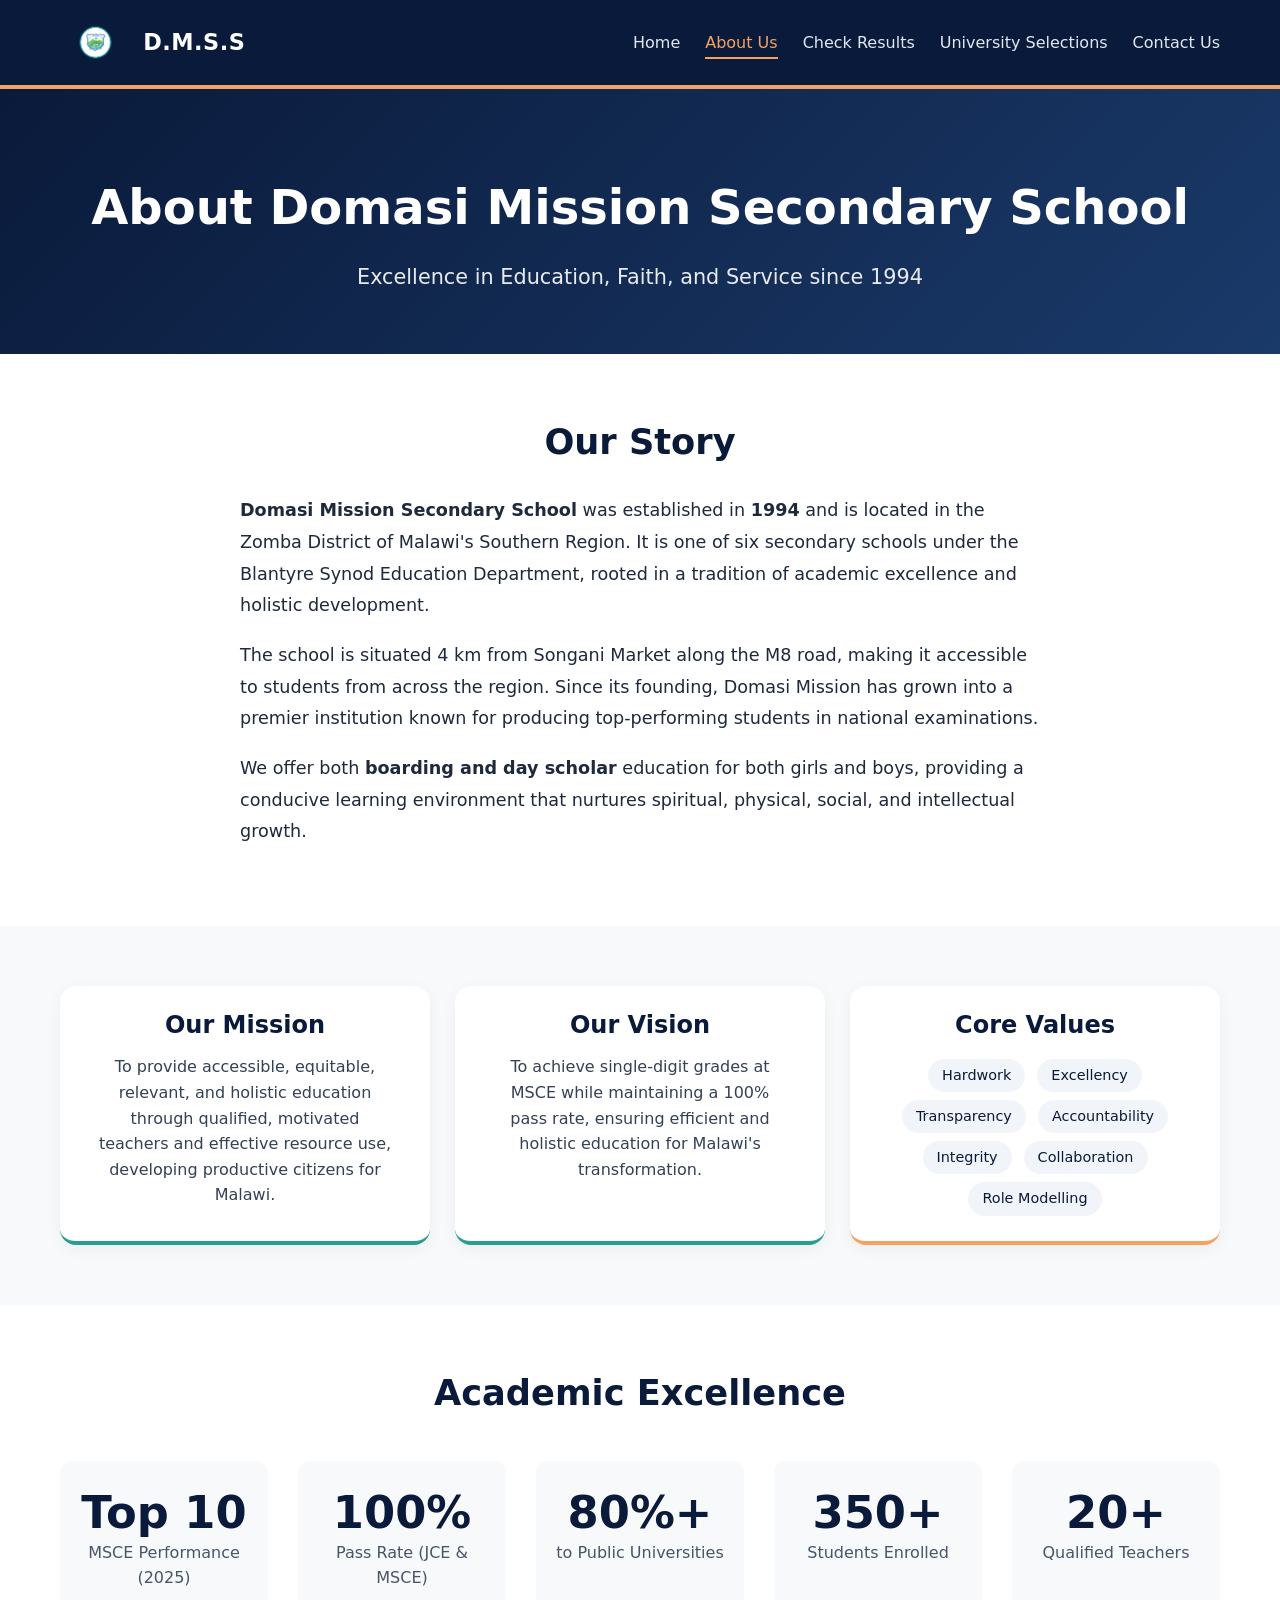
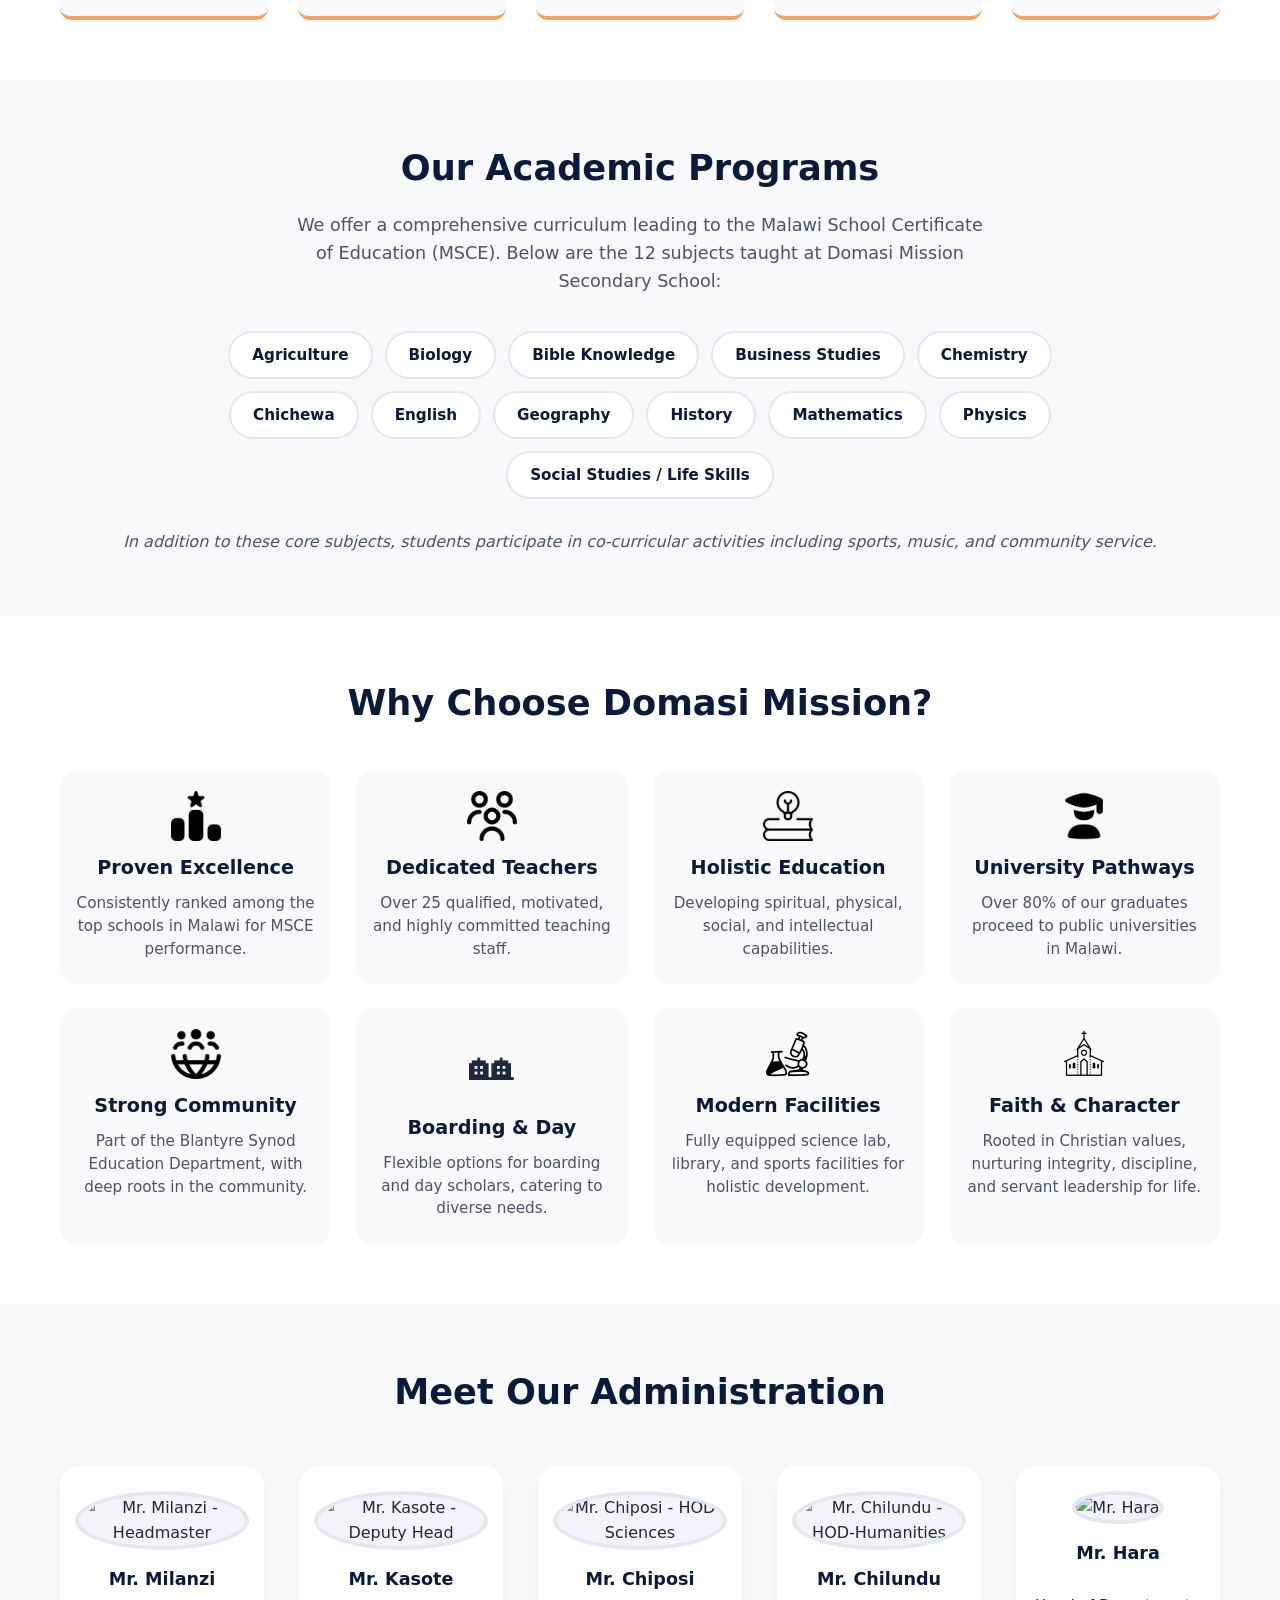
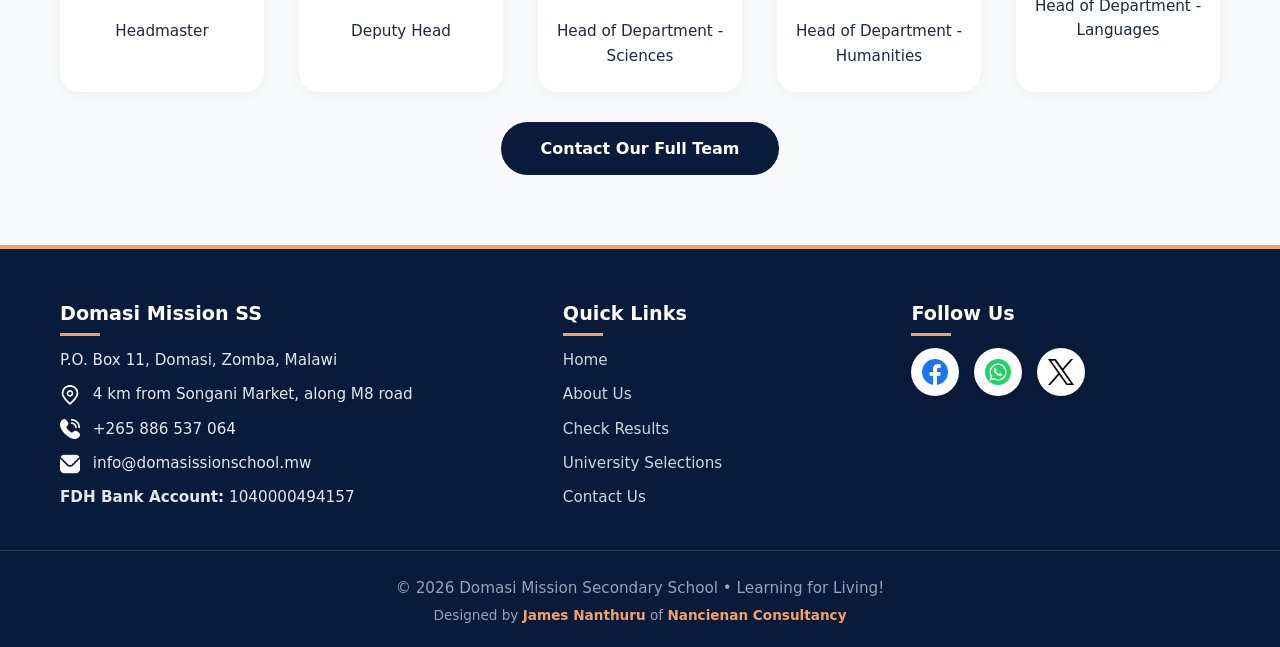
==== commit ad398ce9: "Updated contacts and favicon" ====
--- a/about.html
+++ b/about.html
@@ -256,7 +256,7 @@
                 <h4>Domasi Mission SS</h4>
                 <p>P.O. Box 11, Domasi, Zomba, Malawi</p>
                 <p><img src="images/location.png" alt="Location" class="footer-icon" /> 4 km from Songani Market, along M8 road</p>
-                <p><img src="images/call.png" alt="Phone" class="footer-icon" /> +265 999 000 111</p>
+                <p><img src="images/call.png" alt="Phone" class="footer-icon" /> +265 886 537 064</p>
                 <p><img src="images/email.png" alt="Email" class="footer-icon" /> info@domasissionschool.mw</p>
                 <p><strong>FDH Bank Account:</strong> 1040000494157</p>
             </div>
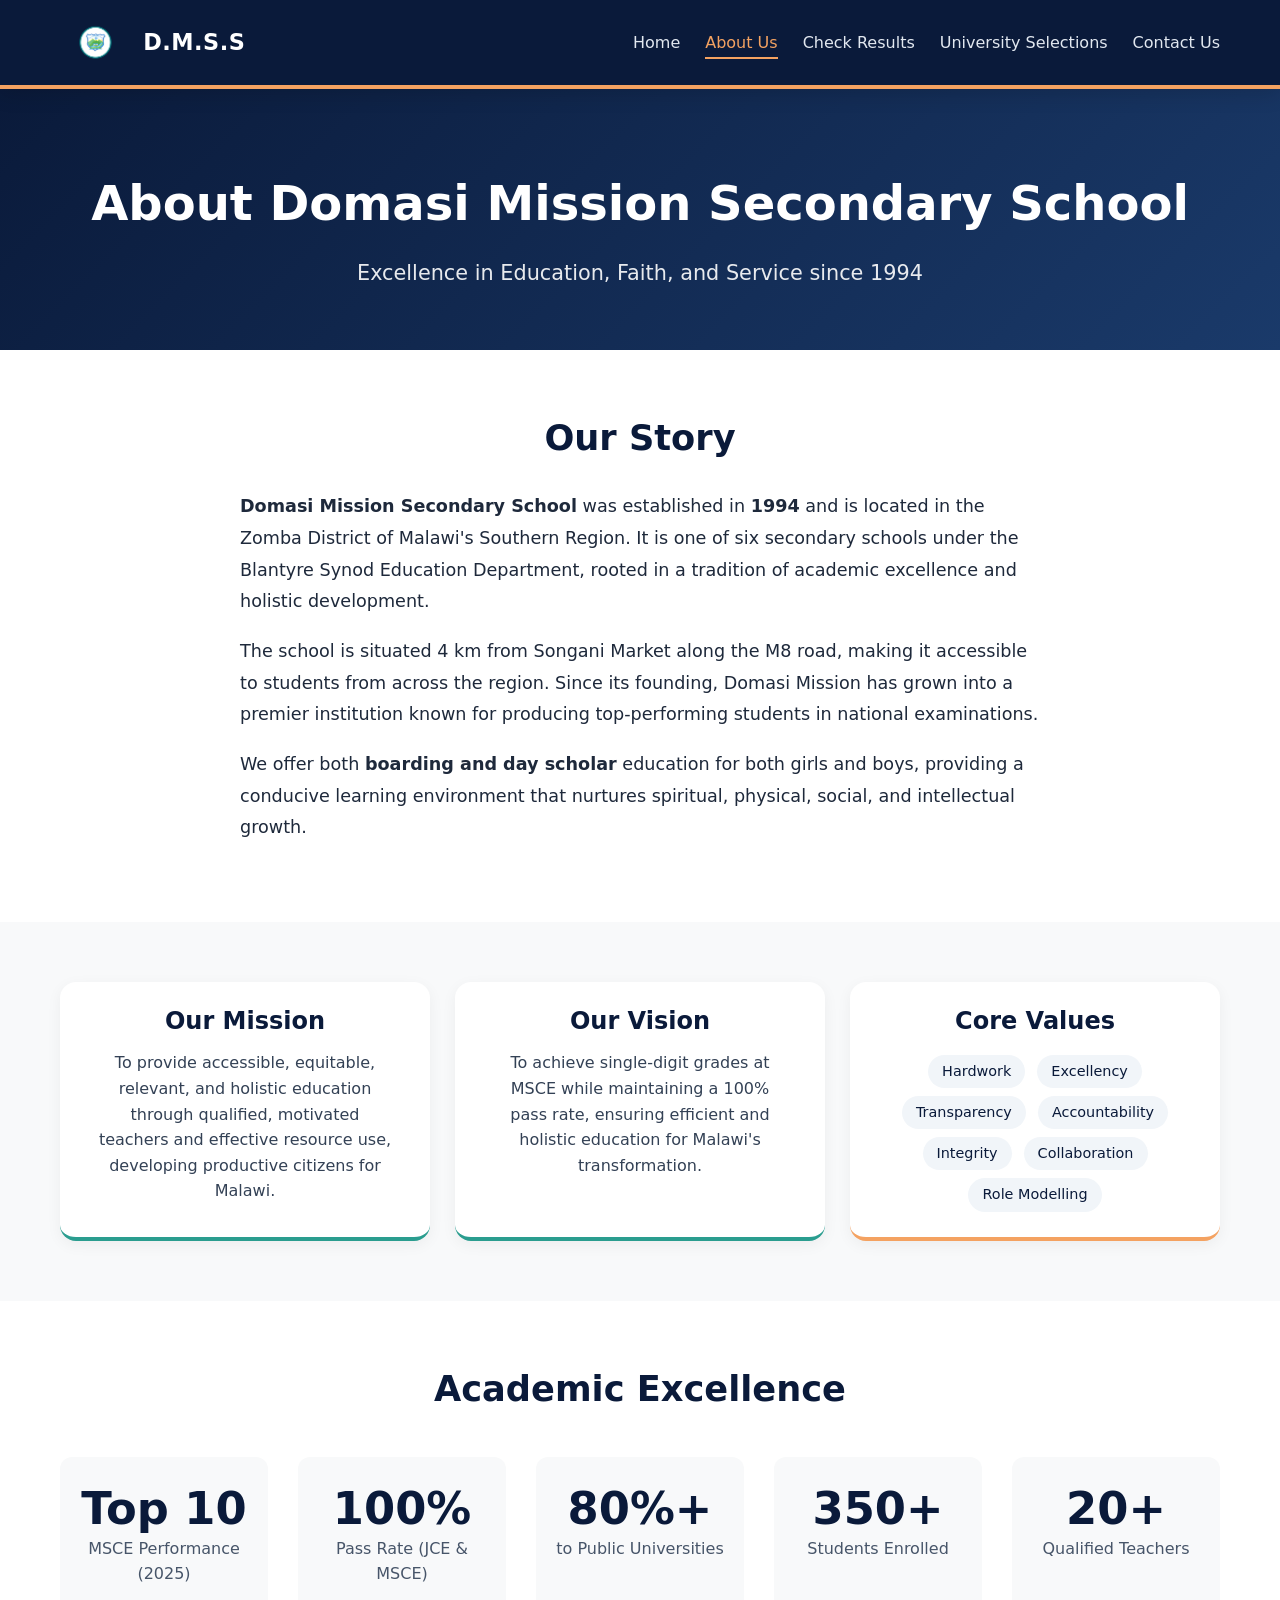
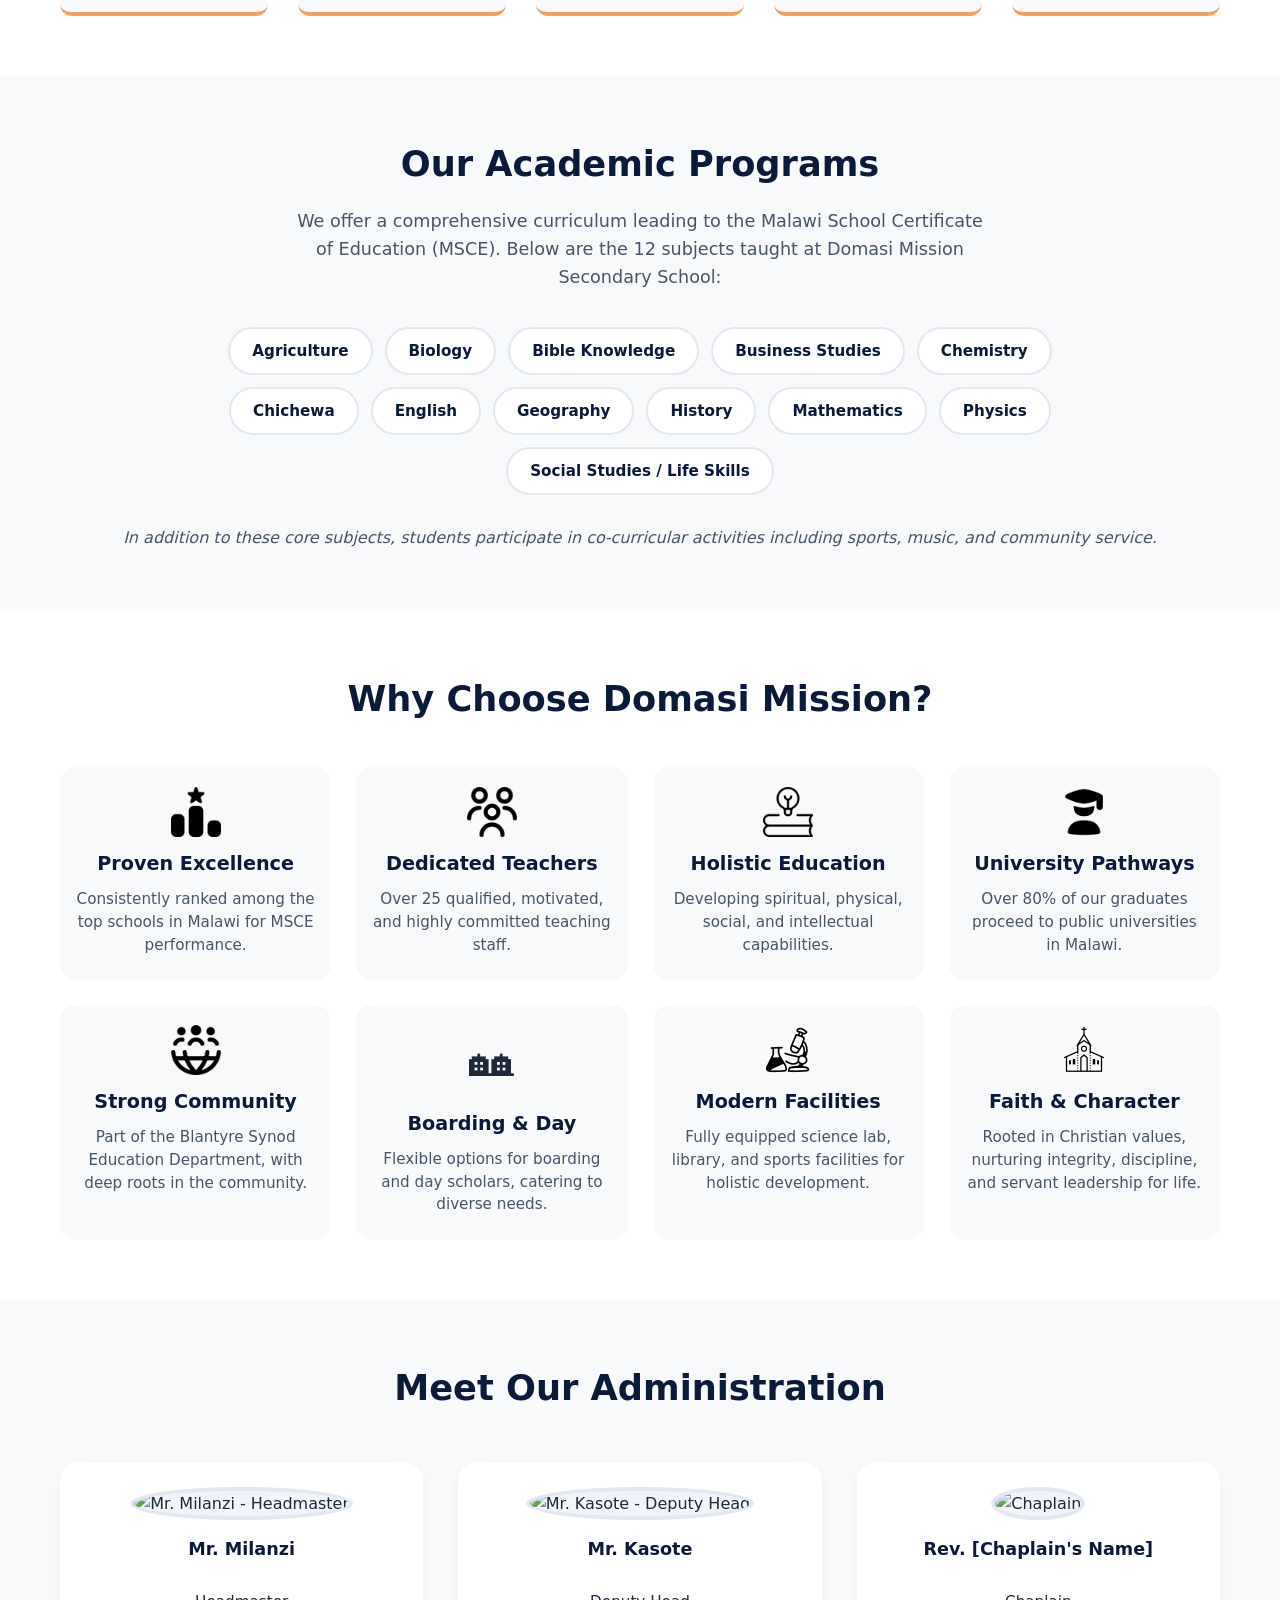
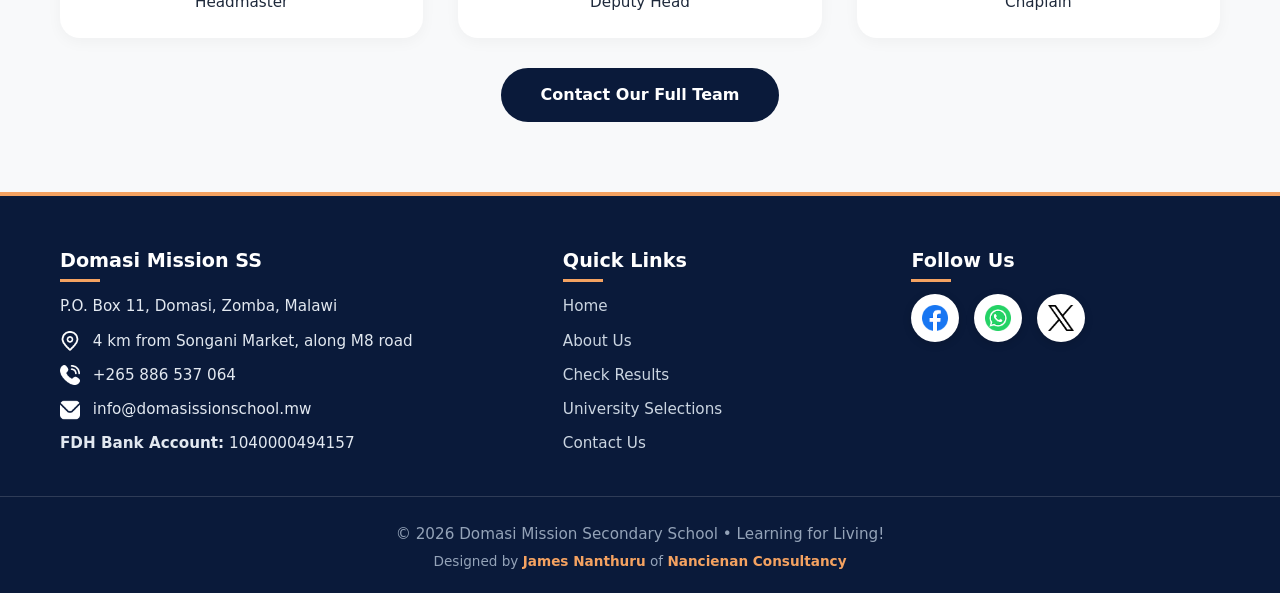
==== commit 46478e21: "updated sticky headers" ====
--- a/about.html
+++ b/about.html
@@ -21,10 +21,20 @@
     <header>
         <div class="container header-flex">
             <div class="logo">
-                <img src="images/logo.png" alt="Domasi Mission Secondary School Logo" />
-                <span class="school-name">D.M.S.S</span>
-            </div>
-            <nav>
+                <a href="index.html">
+                    <img src="images/logo.png" alt="Domasi Mission Secondary School Logo" />
+                    <span class="school-name">D.M.S.S</span>
+                </a>
+            </div>
+            <!-- Hamburger Menu Button -->
+            <button class="hamburger" id="hamburgerBtn" aria-label="Toggle navigation menu">
+                <i class="fas fa-bars"></i>
+            </button>
+            <!-- Navigation -->
+            <nav class="nav-menu" id="navMenu">
+                <button class="close-menu" id="closeMenuBtn" aria-label="Close navigation menu">
+                    <i class="fas fa-times"></i>
+                </button>
                 <ul class="navigation">
                     <li><a href="index.html">Home</a></li>
                     <li><a href="about.html" class="active">About Us</a></li>
@@ -216,7 +226,7 @@
             </div>
         </section>
 
-        <!-- 7. MEET OUR ADMINISTRATION (Brief) -->
+        <!-- 7. MEET OUR ADMINISTRATION (Updated: Headmaster, Deputy, Chaplain) -->
         <section class="team-section about-team">
             <div class="container">
                 <h2>Meet Our Administration</h2>
@@ -230,16 +240,8 @@
                         <figcaption><strong>Mr. Kasote</strong><br />Deputy Head</figcaption>
                     </figure>
                     <figure>
-                        <img src="images/avatar-placeholder.png" alt="Mr. Chiposi - HOD-Sciences" />
-                        <figcaption><strong>Mr. Chiposi</strong><br />Head of Department - Sciences</figcaption>
-                    </figure>
-                    <figure>
-                        <img src="images/avatar-placeholder.png" alt="Mr. Chilundu - HOD-Humanities" />
-                        <figcaption><strong>Mr. Chilundu</strong><br />Head of Department - Humanities</figcaption>
-                    </figure>
-                    <figure>
-                        <img src="images/avatar-placeholder.png" alt="Mr. Hara" />
-                        <figcaption><strong>Mr. Hara</strong><br />Head of Department - Languages</figcaption>
+                        <img src="images/avatar-placeholder.png" alt="Chaplain" />
+                        <figcaption><strong>Rev. [Chaplain's Name]</strong><br />Chaplain</figcaption>
                     </figure>
                 </div>
                 <p class="team-cta">
@@ -291,5 +293,13 @@
             </p>
         </div>
     </footer>
+
+    <!-- Back to Top Button -->
+    <button id="backToTop" class="back-to-top" onclick="scrollToTop()">
+        <i class="fas fa-chevron-up"></i>
+    </button>
+
+    <!-- ===== EXTERNAL JAVASCRIPT WITH DEFER ===== -->
+    <script src="scripts/domasi.js" defer></script>
 </body>
 </html>
--- a/styles/styles.css
+++ b/styles/styles.css
@@ -10,6 +10,7 @@
     background-color: #ffffff;
     color: #1e293b;
     line-height: 1.6;
+    padding-top: 85px; /* Space for fixed header */
 }
 
 .container {
@@ -23,11 +24,32 @@
     color: inherit;
 }
 
-/* ===== HEADER ===== */
+/* ===== STICKY HEADER ===== */
 header {
+    position: fixed;
+    top: 0;
+    left: 0;
+    width: 100%;
+    z-index: 1000;
     background-color: #0a1a3a;
     padding: 15px 0;
     border-bottom: 4px solid #f4a261;
+    box-shadow: 0 4px 20px rgba(0, 0, 0, 0.15);
+    transition: all 0.3s ease;
+}
+
+/* Shrink header on scroll */
+header.shrink {
+    padding: 8px 0;
+    box-shadow: 0 4px 30px rgba(0, 0, 0, 0.25);
+}
+
+header.shrink .logo img {
+    height: 42px;
+}
+
+header.shrink .school-name {
+    font-size: 1.2rem;
 }
 
 .header-flex {
@@ -43,9 +65,16 @@
     gap: 12px;
 }
 
+.logo a {
+    display: flex;
+    align-items: center;
+    gap: 12px;
+}
+
 .logo img {
     height: 55px;
     width: auto;
+    transition: height 0.3s ease;
 }
 
 .school-name {
@@ -53,8 +82,10 @@
     font-size: 1.4rem;
     font-weight: 700;
     letter-spacing: 0.5px;
-}
-
+    transition: font-size 0.3s ease;
+}
+
+/* ===== NAVIGATION (Desktop) ===== */
 .navigation {
     list-style: none;
     display: flex;
@@ -73,6 +104,198 @@
 .navigation li a.active {
     color: #f4a261;
     border-bottom-color: #f4a261;
+}
+
+/* ===== HAMBURGER MENU (Mobile) ===== */
+.hamburger {
+    display: none;
+    background: none;
+    border: none;
+    color: #ffffff;
+    font-size: 1.8rem;
+    cursor: pointer;
+    padding: 5px 10px;
+    transition: all 0.3s ease;
+    z-index: 1001;
+}
+
+.hamburger:hover {
+    color: #f4a261;
+    transform: scale(1.05);
+}
+
+.close-menu {
+    display: none;
+    background: none;
+    border: none;
+    color: #ffffff;
+    font-size: 2rem;
+    cursor: pointer;
+    padding: 10px 20px;
+    transition: all 0.3s ease;
+    position: absolute;
+    top: 15px;
+    right: 20px;
+    z-index: 1002;
+}
+
+.close-menu:hover {
+    color: #f4a261;
+    transform: rotate(90deg);
+}
+
+/* ===== MOBILE NAVIGATION ===== */
+@media (max-width: 768px) {
+    body {
+        padding-top: 70px;
+    }
+
+    .hamburger {
+        display: block;
+    }
+
+    .close-menu {
+        display: block;
+    }
+
+    .nav-menu {
+        position: fixed;
+        top: 0;
+        right: -100%;
+        width: 80%;
+        max-width: 320px;
+        height: 100vh;
+        background: #0a1a3a;
+        padding: 60px 30px 30px;
+        transition: right 0.4s cubic-bezier(0.25, 0.46, 0.45, 0.94);
+        z-index: 1000;
+        overflow-y: auto;
+        box-shadow: -10px 0 40px rgba(0, 0, 0, 0.3);
+    }
+
+    .nav-menu.open {
+        right: 0;
+    }
+
+    /* Overlay */
+    .nav-menu::before {
+        content: '';
+        position: fixed;
+        top: 0;
+        left: 0;
+        width: 100%;
+        height: 100%;
+        background: rgba(0, 0, 0, 0.5);
+        opacity: 0;
+        visibility: hidden;
+        transition: all 0.4s ease;
+        z-index: -1;
+    }
+
+    .nav-menu.open::before {
+        opacity: 1;
+        visibility: visible;
+    }
+
+    .navigation {
+        flex-direction: column;
+        gap: 20px;
+        padding-top: 30px;
+        list-style: none;
+        align-items: center;
+    }
+
+    .navigation li {
+        width: 100%;
+        text-align: center;
+        opacity: 0;
+        transform: translateX(30px);
+        transition: all 0.3s ease;
+        transition-delay: 0s;
+    }
+
+    /* Staggered animation */
+    .nav-menu.open .navigation li:nth-child(1) { transition-delay: 0.1s; }
+    .nav-menu.open .navigation li:nth-child(2) { transition-delay: 0.15s; }
+    .nav-menu.open .navigation li:nth-child(3) { transition-delay: 0.2s; }
+    .nav-menu.open .navigation li:nth-child(4) { transition-delay: 0.25s; }
+    .nav-menu.open .navigation li:nth-child(5) { transition-delay: 0.3s; }
+
+    .nav-menu.open .navigation li {
+        opacity: 1;
+        transform: translateX(0);
+    }
+
+    .navigation li a {
+        display: block;
+        padding: 12px 20px;
+        font-size: 1.2rem;
+        color: #e2e8f0;
+        border-bottom: 2px solid transparent;
+        transition: all 0.3s ease;
+        border-radius: 8px;
+    }
+
+    .navigation li a:hover,
+    .navigation li a.active {
+        color: #f4a261;
+        background: rgba(244, 162, 97, 0.1);
+        border-bottom-color: #f4a261;
+    }
+
+    /* Body scroll lock */
+    body.menu-open {
+        overflow: hidden;
+    }
+
+    header {
+        padding: 10px 0;
+    }
+
+    .logo img {
+        height: 40px;
+    }
+
+    .school-name {
+        font-size: 1rem;
+    }
+
+    /* Adjust shrink on mobile */
+    header.shrink .logo img {
+        height: 32px;
+    }
+
+    header.shrink .school-name {
+        font-size: 0.9rem;
+    }
+}
+
+/* Small phones */
+@media (max-width: 480px) {
+    body {
+        padding-top: 60px;
+    }
+
+    .nav-menu {
+        width: 85%;
+        max-width: 280px;
+        padding: 50px 20px 20px;
+    }
+
+    .navigation li a {
+        font-size: 1rem;
+        padding: 10px 15px;
+    }
+
+    .close-menu {
+        font-size: 1.6rem;
+        top: 10px;
+        right: 15px;
+    }
+
+    .hamburger {
+        font-size: 1.5rem;
+    }
 }
 
 /* ===== HERO ===== */
@@ -515,15 +738,6 @@
 }
 
 @media (max-width: 700px) {
-    .header-flex {
-        flex-direction: column;
-        gap: 15px;
-    }
-    .navigation {
-        flex-wrap: wrap;
-        justify-content: center;
-        gap: 12px 20px;
-    }
     .stats-grid {
         grid-template-columns: 1fr 1fr;
     }
@@ -671,22 +885,6 @@
     margin-right: 6px;
     accent-color: #2a9d8f;
     transform: scale(1.1);
-}
-
-.checkbox-label {
-    display: flex !important;
-    align-items: center;
-    gap: 10px;
-    font-weight: 400 !important;
-    margin-top: 18px;
-    cursor: pointer;
-}
-
-.checkbox-label input[type="checkbox"] {
-    width: 20px;
-    height: 20px;
-    accent-color: #2a9d8f;
-    cursor: pointer;
 }
 
 .submit-btn {
@@ -773,53 +971,176 @@
     margin-bottom: 2px;
 }
 
-@media (max-width: 900px) {
-    .contact-two-column {
-        grid-template-columns: 1fr;
-        gap: 40px;
-    }
-    .contact-map iframe {
-        height: 300px;
-    }
-    .staff {
-        grid-template-columns: repeat(auto-fit, minmax(150px, 1fr));
-    }
-    .staff figure img {
-        width: 110px;
-        height: 110px;
-    }
-}
-
-@media (max-width: 600px) {
-    .company-info h1 {
-        font-size: 2.2rem;
-    }
-    .company-info address {
-        font-size: 1rem;
-    }
-    .contact-form fieldset label {
-        display: block;
-        margin-right: 0;
-    }
-    .staff {
-        grid-template-columns: 1fr 1fr;
-        gap: 20px;
-    }
-    .staff figure {
-        padding: 15px 10px;
-    }
-    .staff figure img {
-        width: 90px;
-        height: 90px;
-    }
-}
-
-@media (max-width: 420px) {
-    .staff {
-        grid-template-columns: 1fr;
-        max-width: 250px;
-        margin: 0 auto;
-    }
+/* ======================================== */
+/* ===== STAFF - COMPACT (One Line) ===== */
+/* ======================================== */
+
+.staff-compact {
+    display: grid;
+    grid-template-columns: repeat(6, 1fr);
+    gap: 15px;
+}
+
+.staff-compact figure {
+    background: #fff;
+    border-radius: 20px;
+    padding: 15px 10px;
+    margin: 0;
+    box-shadow: 0 4px 15px rgba(0, 0, 0, 0.04);
+    transition: 0.3s;
+    border-bottom: 4px solid transparent;
+}
+
+.staff-compact figure:hover {
+    transform: translateY(-5px);
+    box-shadow: 0 8px 25px rgba(0, 0, 0, 0.08);
+    border-bottom-color: #f4a261;
+}
+
+.staff-compact figure img {
+    width: 90px;
+    height: 90px;
+    object-fit: cover;
+    border-radius: 50%;
+    border: 4px solid #e2e8f0;
+    margin-bottom: 10px;
+    transition: 0.3s;
+}
+
+.staff-compact figure:hover img {
+    border-color: #2a9d8f;
+}
+
+.staff-compact figcaption {
+    font-size: 0.8rem;
+    line-height: 1.4;
+    color: #1e293b;
+}
+
+.staff-compact figcaption strong {
+    display: block;
+    font-size: 0.85rem;
+    color: #0a1a3a;
+    margin-bottom: 2px;
+}
+
+/* ======================================== */
+/* ===== STAFF DEPARTMENTS SECTION ===== */
+/* ======================================== */
+
+.staff-departments {
+    padding: 60px 0;
+    background: #f8f9fa;
+}
+
+.staff-departments h2 {
+    text-align: center;
+    font-size: 2.2rem;
+    color: #0a1a3a;
+    margin-bottom: 40px;
+}
+
+.departments-grid {
+    display: grid;
+    grid-template-columns: repeat(auto-fit, minmax(280px, 1fr));
+    gap: 30px;
+    align-items: start; /* Allows cards to have different heights */
+}
+
+.dept-card {
+    background: #fff;
+    border-radius: 16px;
+    padding: 30px 25px 35px;
+    box-shadow: 0 4px 20px rgba(0, 0, 0, 0.05);
+    transition: all 0.3s ease;
+    border-bottom: 4px solid transparent;
+    position: relative;
+    overflow: hidden;
+    height: auto; /* Height based on content */
+}
+
+.dept-card::before {
+    content: '';
+    position: absolute;
+    top: 0;
+    left: 0;
+    right: 0;
+    height: 4px;
+    background: linear-gradient(90deg, #0a1a3a, #f4a261);
+    opacity: 0;
+    transition: opacity 0.3s ease;
+}
+
+.dept-card:hover {
+    transform: translateY(-5px);
+    box-shadow: 0 8px 30px rgba(0, 0, 0, 0.1);
+    border-bottom-color: #f4a261;
+}
+
+.dept-card:hover::before {
+    opacity: 1;
+}
+
+.dept-icon {
+    font-size: 2.5rem;
+    color: #0a1a3a;
+    margin-bottom: 12px;
+    display: block;
+    text-align: center;
+}
+
+.dept-card h3 {
+    color: #0a1a3a;
+    font-size: 1.3rem;
+    text-align: center;
+    margin-bottom: 18px;
+    padding-bottom: 12px;
+    border-bottom: 2px solid #f1f5f9;
+    position: relative;
+}
+
+.dept-card h3::after {
+    content: '';
+    position: absolute;
+    bottom: -2px;
+    left: 50%;
+    transform: translateX(-50%);
+    width: 50px;
+    height: 2px;
+    background: #f4a261;
+}
+
+.staff-list {
+    list-style: none;
+    padding: 0;
+    margin: 0;
+}
+
+.staff-list li {
+    padding: 8px 12px;
+    margin-bottom: 4px;
+    border-radius: 8px;
+    font-size: 0.95rem;
+    color: #1e293b;
+    transition: background 0.3s ease;
+    display: flex;
+    justify-content: space-between;
+    align-items: center;
+    flex-wrap: wrap;
+}
+
+.staff-list li:hover {
+    background: #f8f9fa;
+}
+
+.staff-list li strong {
+    color: #0a1a3a;
+}
+
+.dept-role {
+    color: #f4a261;
+    font-size: 0.8rem;
+    font-weight: 600;
 }
 
 /* ======================================== */
@@ -2067,54 +2388,6 @@
     transform: translateX(5px);
 }
 
-/* Back to Top Button (if not already in CSS) */
-.back-to-top {
-    position: fixed;
-    bottom: 30px;
-    right: 30px;
-    width: 50px;
-    height: 50px;
-    background: #0a1a3a;
-    color: #fff;
-    border: none;
-    border-radius: 50%;
-    font-size: 1.3rem;
-    cursor: pointer;
-    box-shadow: 0 4px 15px rgba(0, 0, 0, 0.2);
-    transition: all 0.3s ease;
-    opacity: 0;
-    visibility: hidden;
-    z-index: 1000;
-}
-
-.back-to-top.visible {
-    opacity: 1;
-    visibility: visible;
-}
-
-.back-to-top:hover {
-    background: #f4a261;
-    transform: translateY(-5px);
-    box-shadow: 0 8px 25px rgba(244, 162, 97, 0.4);
-}
-
-.back-to-top i {
-    font-size: 1.3rem;
-}
-
-/* Footer Link (LinkedIn) */
-.footer-link {
-    color: #94a3b8;
-    transition: all 0.3s ease;
-    text-decoration: underline;
-    text-decoration-color: transparent;
-}
-
-.footer-link:hover {
-    color: #f4a261;
-    text-decoration-color: #f4a261;
-}
-
 .pin-hint {
     font-size: 0.85rem;
     color: #94a3b8;
@@ -2127,15 +2400,15 @@
 /* ======================================== */
 
 .pin-hint a {
-    color: #f4a261;  /* Gold color - matches your theme */
+    color: #f4a261;
     font-weight: 600;
-    text-decoration:none;
+    text-decoration: none;
     text-underline-offset: 2px;
     transition: all 0.3s ease;
 }
 
 .pin-hint a:hover {
-    color: #e9c46a;  /* Lighter gold on hover */
+    color: #e9c46a;
     text-decoration: none;
     transform: scale(1.02);
 }
@@ -2145,15 +2418,76 @@
 /* ======================================== */
 
 .footer-link {
-    color: #f4a261 !important;  /* Gold color - visible against dark background */
+    color: #f4a261 !important;
     font-weight: 600;
-    text-decoration:none;
+    text-decoration: none;
     text-underline-offset: 2px;
     transition: all 0.3s ease;
 }
 
 .footer-link:hover {
-    color: #e9c46a !important;  /* Lighter gold on hover */
+    color: #e9c46a !important;
     text-decoration: none;
     text-shadow: 0 0 10px rgba(244, 162, 97, 0.3);
 }
+
+/* ======================================== */
+/* ===== RESPONSIVE FOR STAFF COMPACT & DEPARTMENTS ===== */
+/* ======================================== */
+
+@media (max-width: 1100px) {
+    .staff-compact {
+        grid-template-columns: repeat(3, 1fr);
+    }
+}
+
+@media (max-width: 768px) {
+    .staff-compact {
+        grid-template-columns: repeat(2, 1fr);
+    }
+    .staff-compact figure img {
+        width: 80px;
+        height: 80px;
+    }
+}
+
+@media (max-width: 700px) {
+    .departments-grid {
+        grid-template-columns: 1fr;
+    }
+    .staff-departments h2 {
+        font-size: 1.8rem;
+    }
+    .dept-card {
+        padding: 20px 18px 25px;
+    }
+    .staff-list li {
+        font-size: 0.9rem;
+        padding: 6px 10px;
+    }
+}
+
+@media (max-width: 480px) {
+    .staff-compact {
+        grid-template-columns: repeat(2, 1fr);
+        gap: 10px;
+    }
+    .staff-compact figure {
+        padding: 10px 5px;
+    }
+    .staff-compact figure img {
+        width: 65px;
+        height: 65px;
+    }
+    .staff-compact figcaption {
+        font-size: 0.7rem;
+    }
+    .staff-compact figcaption strong {
+        font-size: 0.75rem;
+    }
+    .staff-list li {
+        flex-direction: column;
+        align-items: flex-start;
+        gap: 2px;
+    }
+}
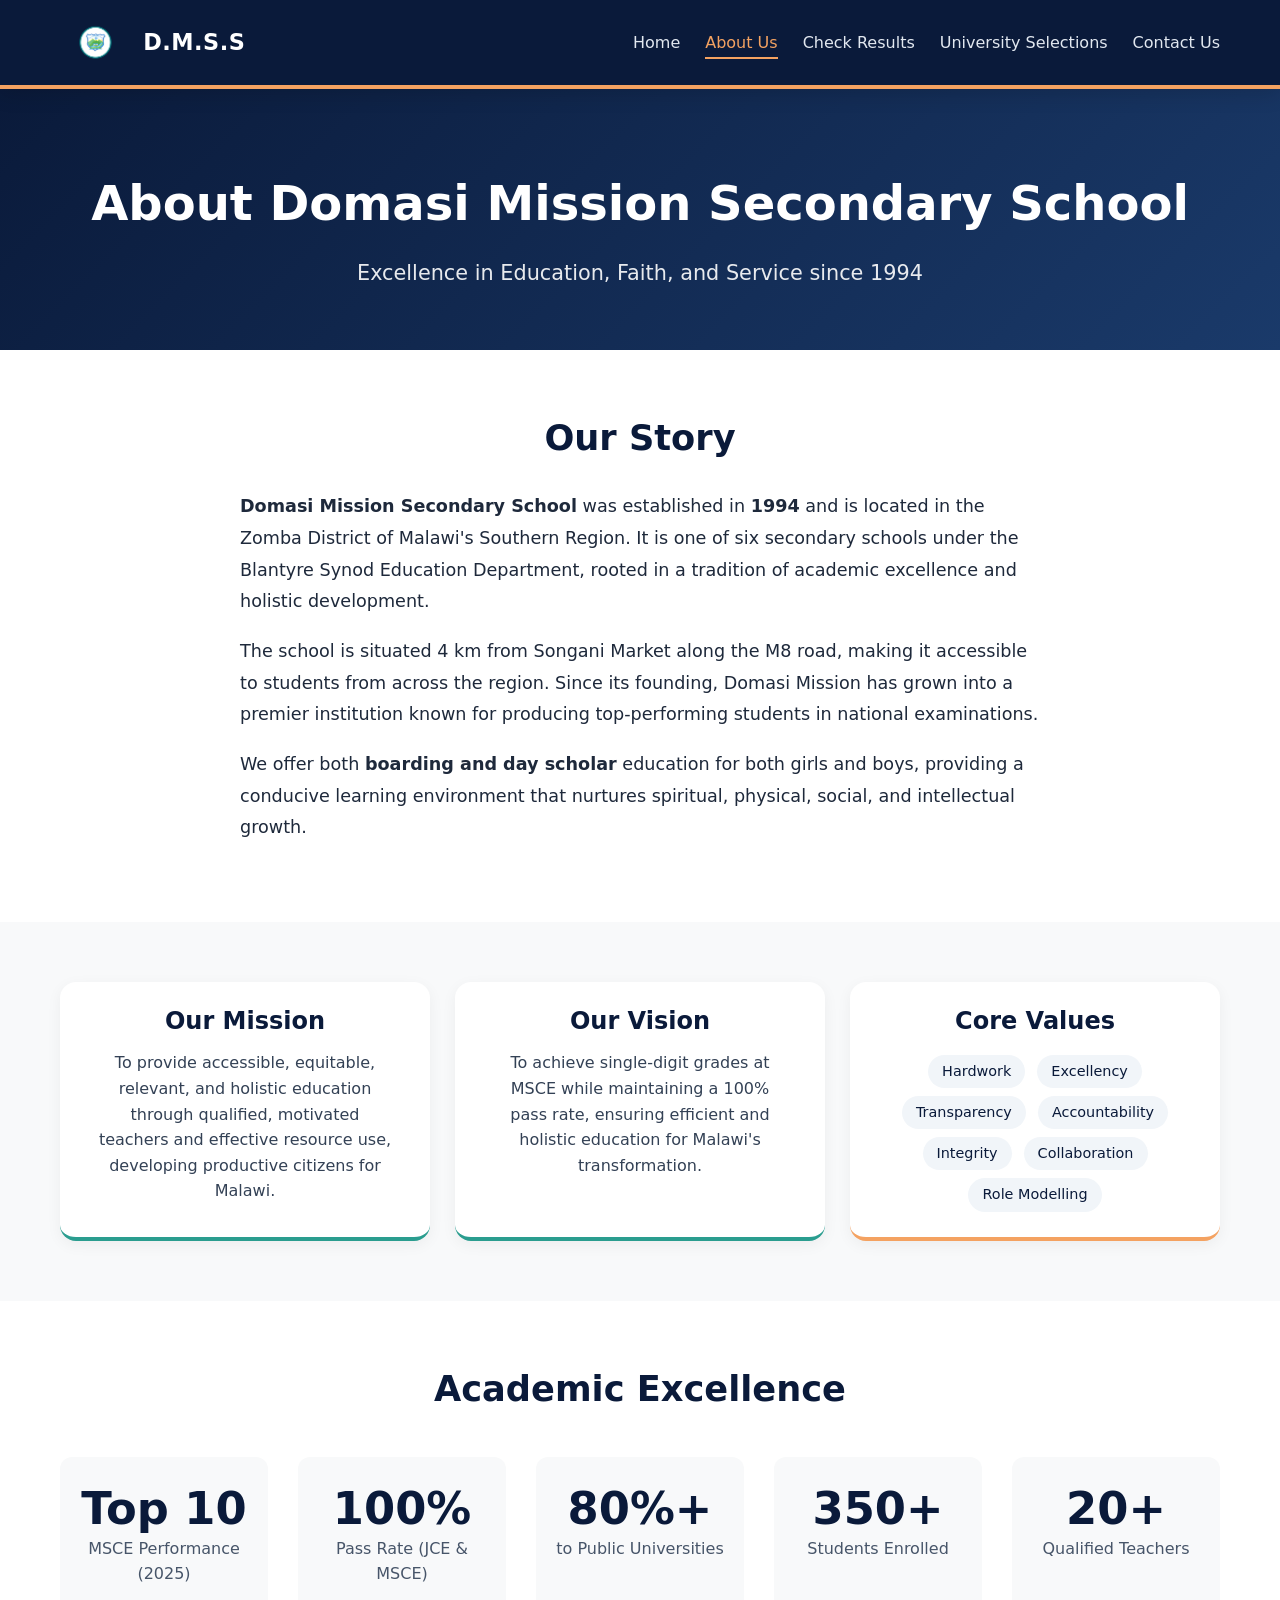
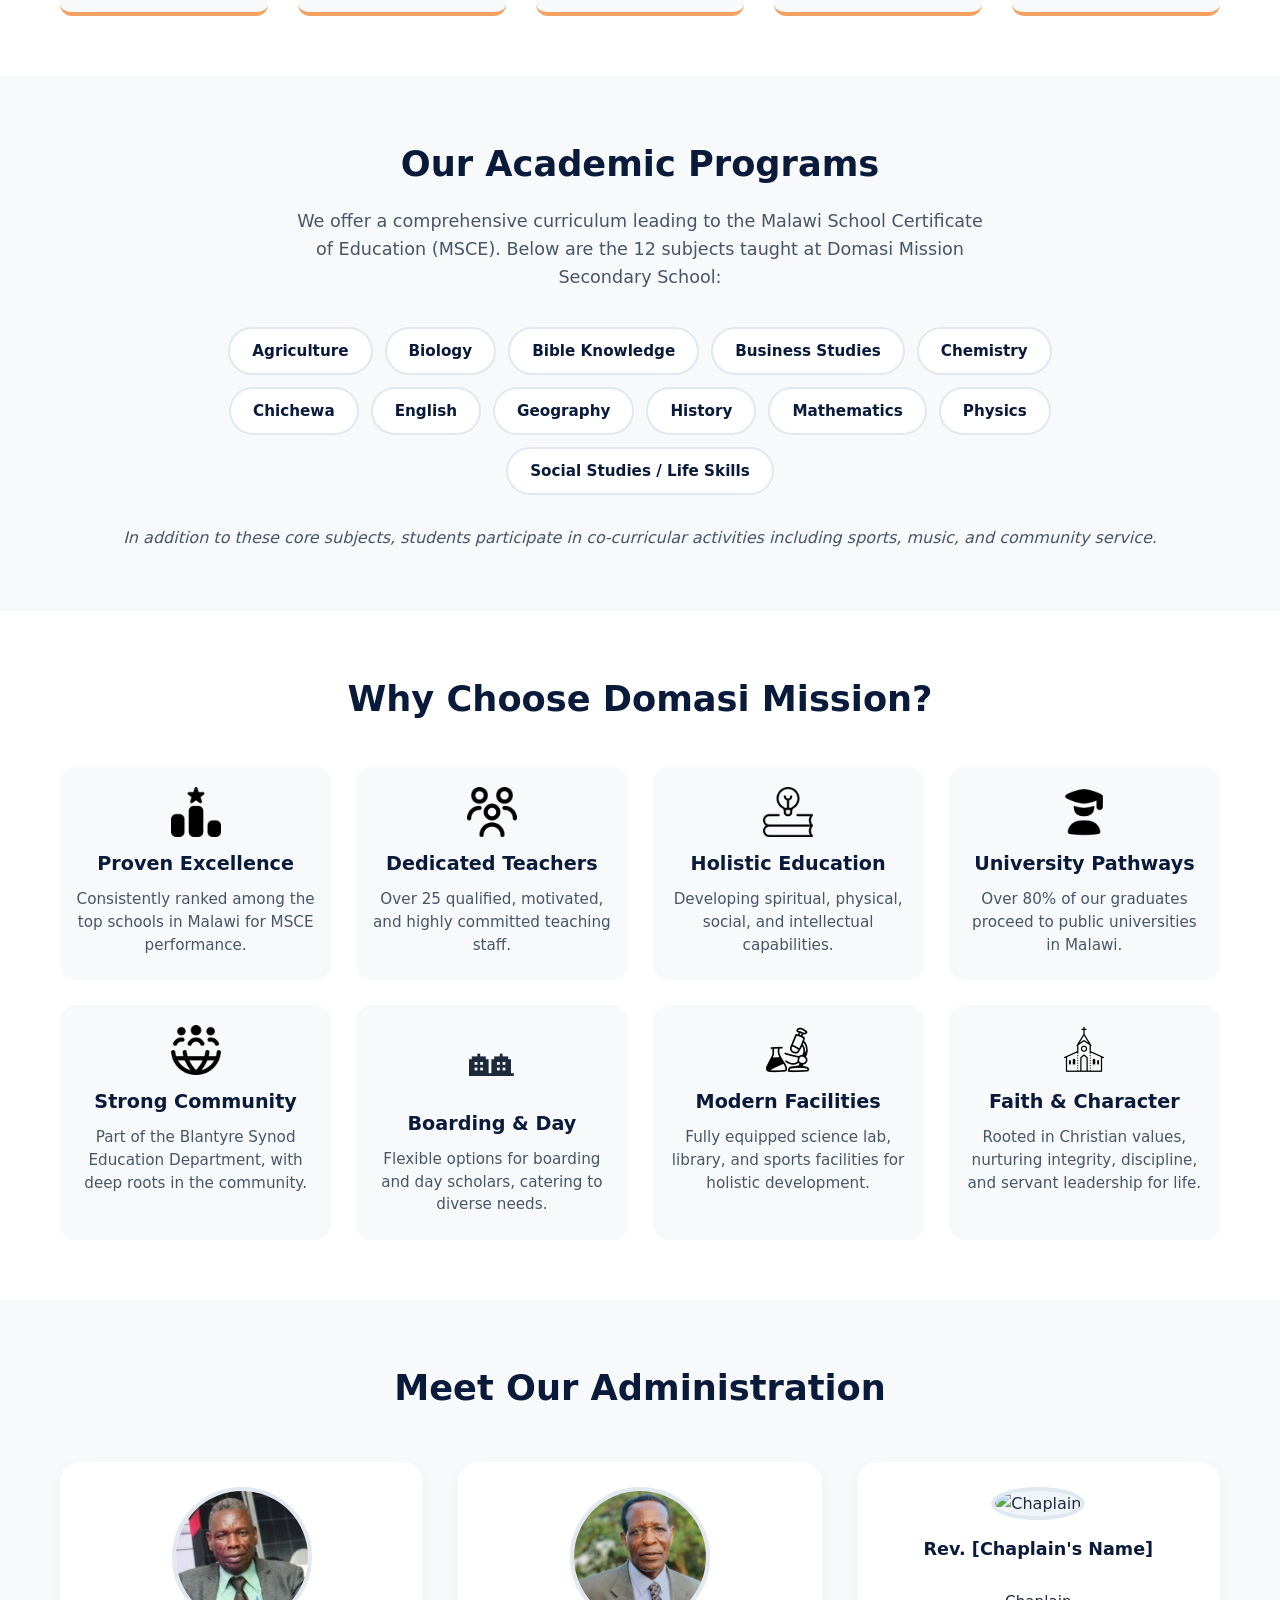
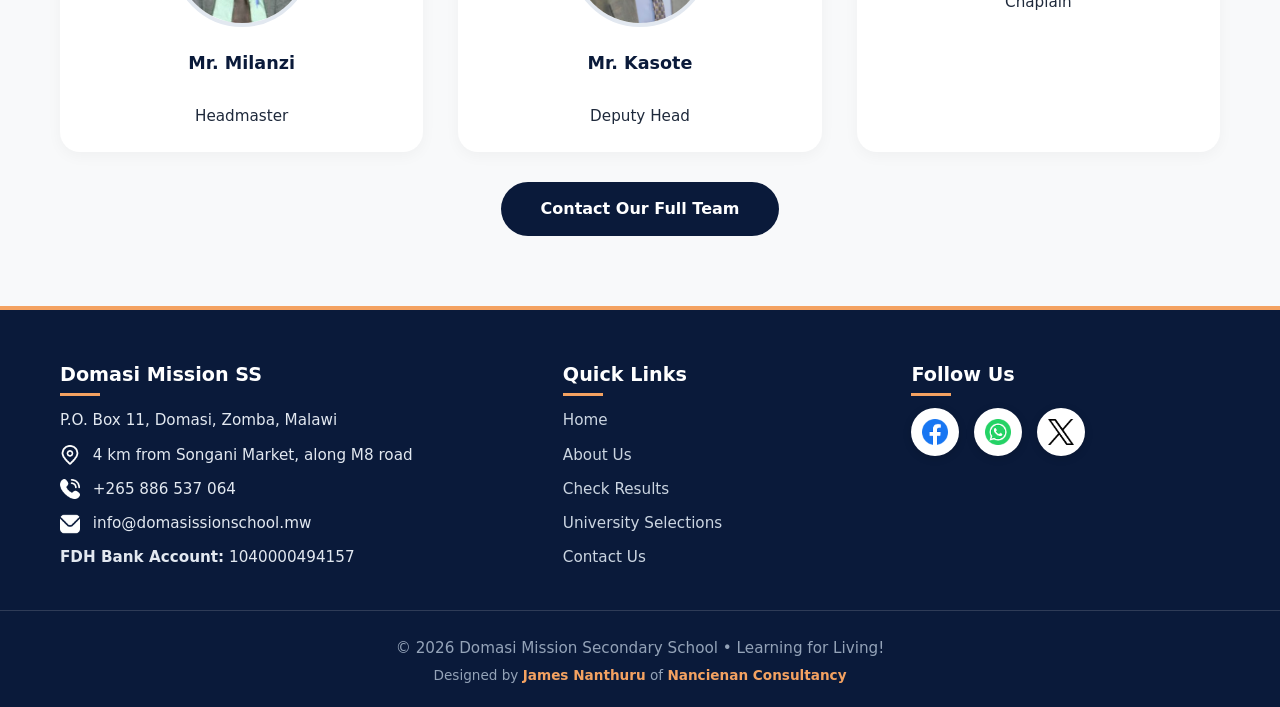
==== commit 51e79a51: "updated the images on contact us and about us pages" ====
--- a/about.html
+++ b/about.html
@@ -232,11 +232,11 @@
                 <h2>Meet Our Administration</h2>
                 <div class="staff">
                     <figure>
-                        <img src="images/mathew.jpg" alt="Mr. Milanzi - Headmaster" />
+                        <img src="images/milanzi.jpg" alt="Mr. Milanzi - Headmaster" />
                         <figcaption><strong>Mr. Milanzi</strong><br />Headmaster</figcaption>
                     </figure>
                     <figure>
-                        <img src="images/avatar-placeholder.png" alt="Mr. Kasote - Deputy Head" />
+                        <img src="images/kasote.jpg" alt="Mr. Kasote - Deputy Head" />
                         <figcaption><strong>Mr. Kasote</strong><br />Deputy Head</figcaption>
                     </figure>
                     <figure>
--- a/styles/styles.css
+++ b/styles/styles.css
@@ -2490,4 +2490,46 @@
         align-items: flex-start;
         gap: 2px;
     }
-}+<<<<<<< HEAD
+}
+
+/* ======================================== */
+=======
+
+    /* ======================================== */
+>>>>>>> 3cb2ca67d8d12dd9ebb871fb7944558ad2794b6c
+/* ===== CONTACT PAGE - MOBILE STACKING ===== */
+/* ======================================== */
+
+/* Stack the map and form vertically on mobile */
+@media (max-width: 768px) {
+    .contact-two-column {
+        grid-template-columns: 1fr !important;
+        gap: 30px !important;
+    }
+
+    .contact-map {
+        order: 1;
+    }
+
+    .contact-form-container {
+        order: 2;
+    }
+
+    /* Make map full width on mobile */
+    .contact-map iframe {
+        height: 250px;
+    }
+}
+
+/* Even smaller phones */
+@media (max-width: 480px) {
+    .contact-map iframe {
+        height: 200px;
+    }
+
+    .contact-two-column {
+        gap: 25px !important;
+    }
+}
+
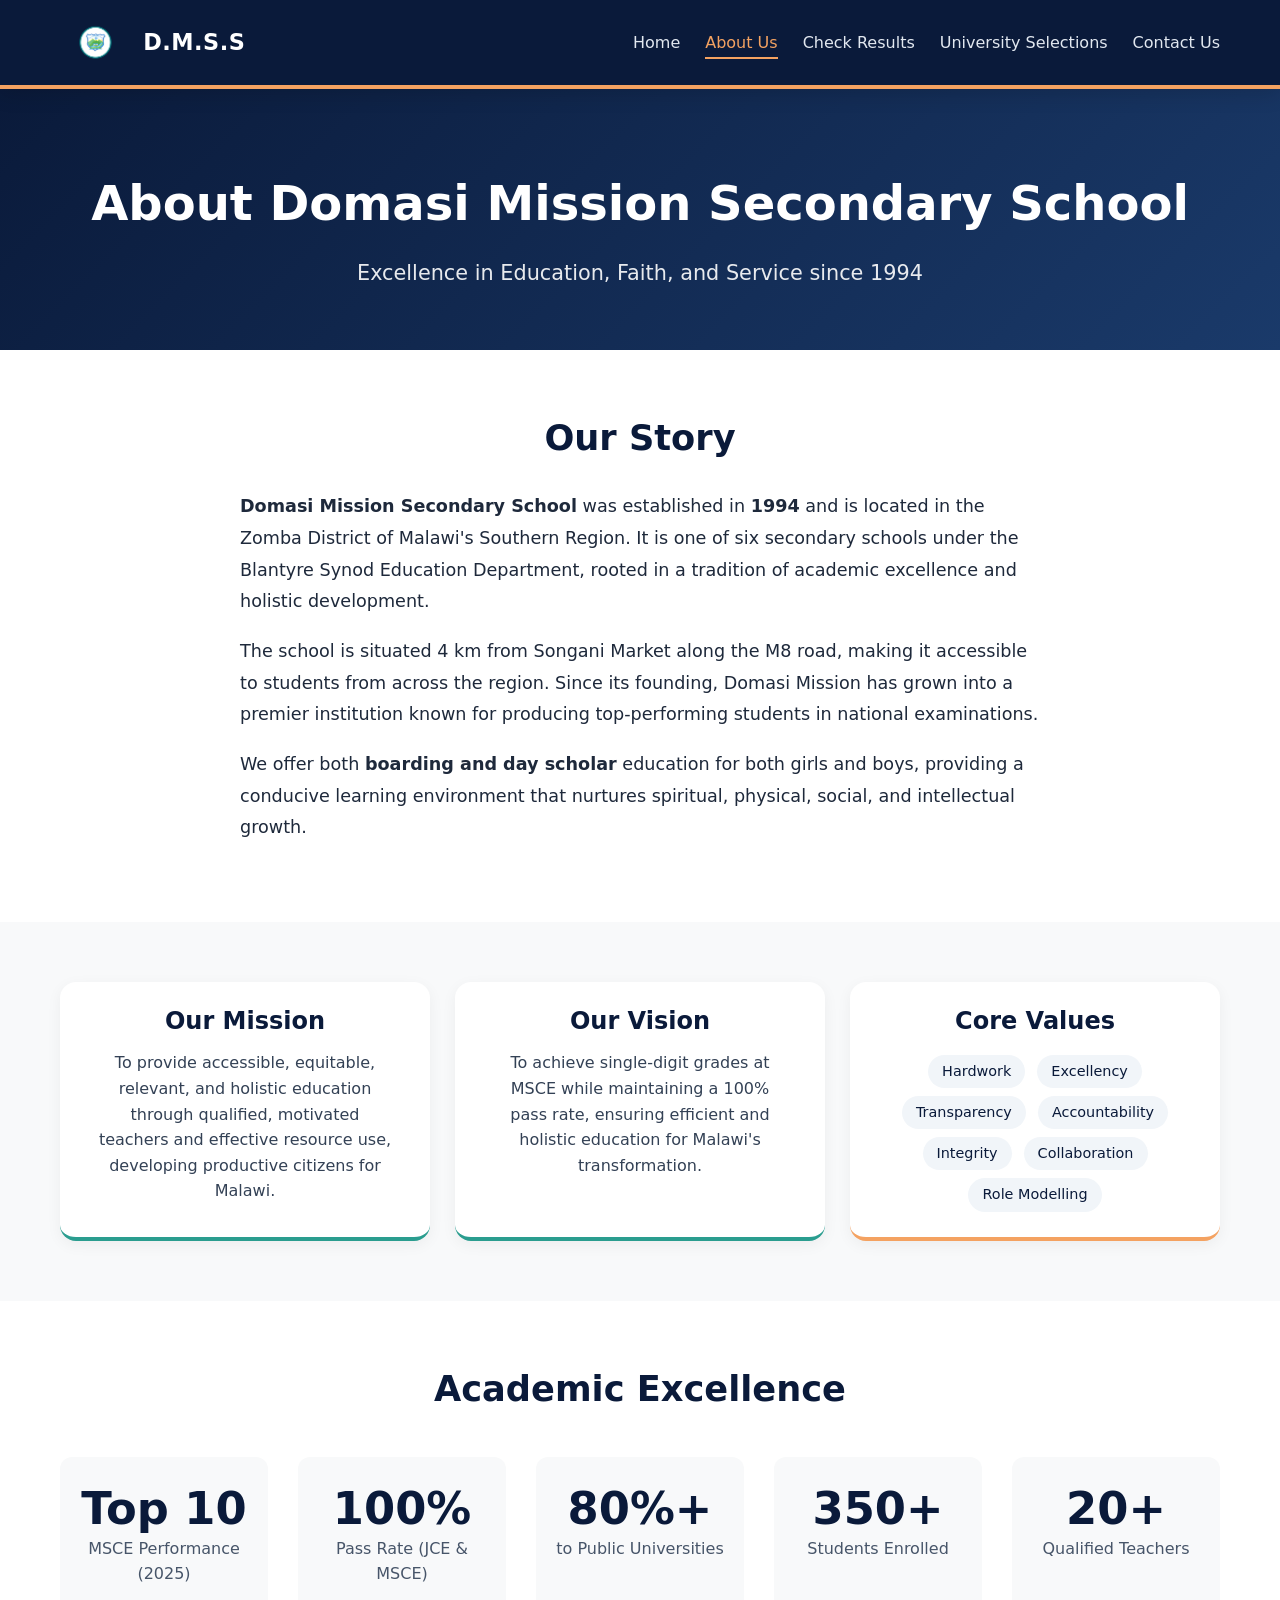
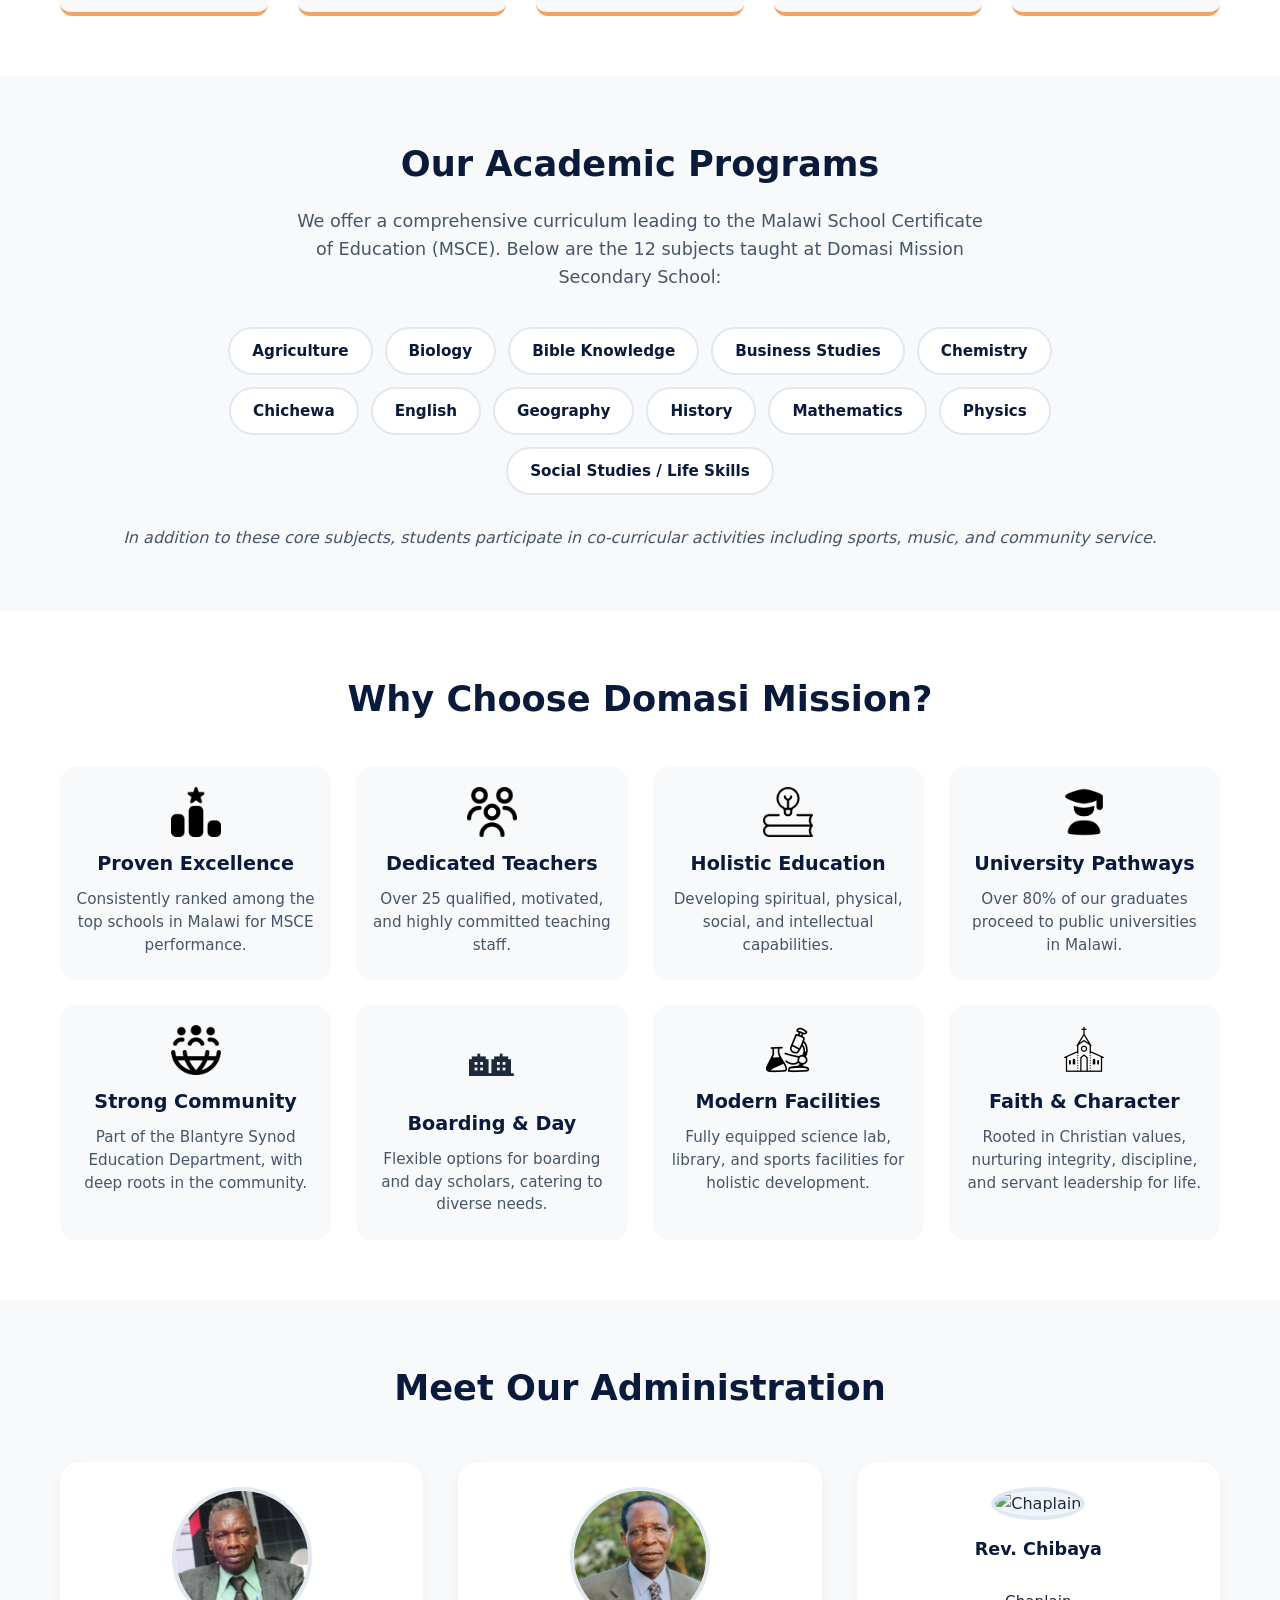
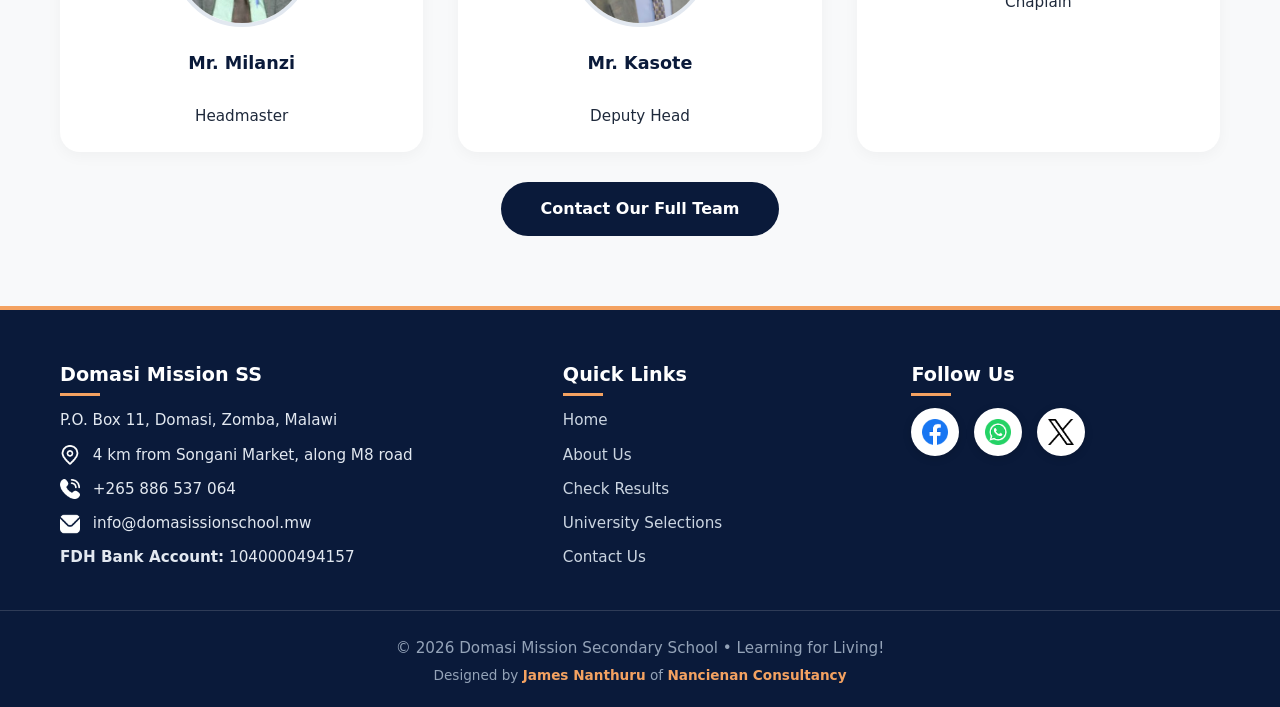
==== commit a6992d3e: "Updated the news on the homepage" ====
--- a/about.html
+++ b/about.html
@@ -241,7 +241,7 @@
                     </figure>
                     <figure>
                         <img src="images/avatar-placeholder.png" alt="Chaplain" />
-                        <figcaption><strong>Rev. [Chaplain's Name]</strong><br />Chaplain</figcaption>
+                        <figcaption><strong>Rev. Chibaya</strong><br />Chaplain</figcaption>
                     </figure>
                 </div>
                 <p class="team-cta">
--- a/styles/styles.css
+++ b/styles/styles.css
@@ -2490,14 +2490,9 @@
         align-items: flex-start;
         gap: 2px;
     }
-<<<<<<< HEAD
 }
 
 /* ======================================== */
-=======
-
-    /* ======================================== */
->>>>>>> 3cb2ca67d8d12dd9ebb871fb7944558ad2794b6c
 /* ===== CONTACT PAGE - MOBILE STACKING ===== */
 /* ======================================== */
 
